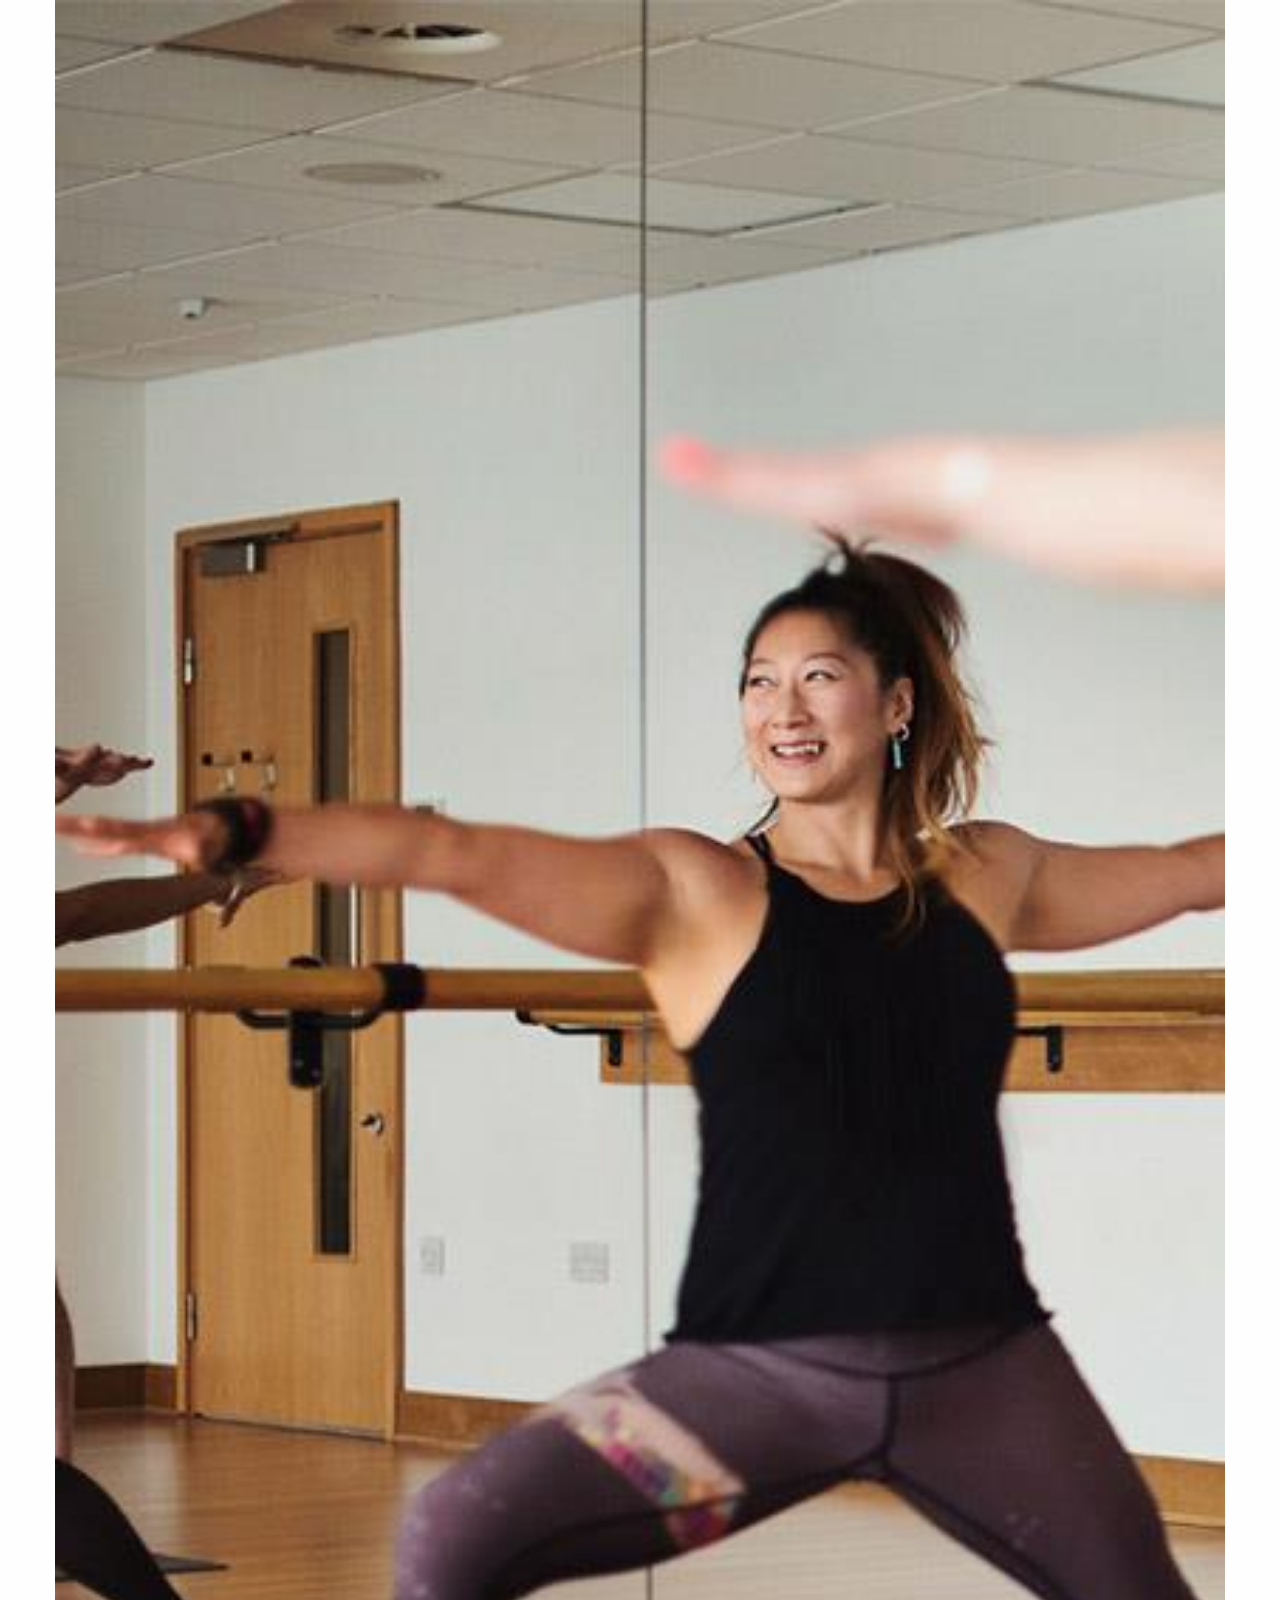
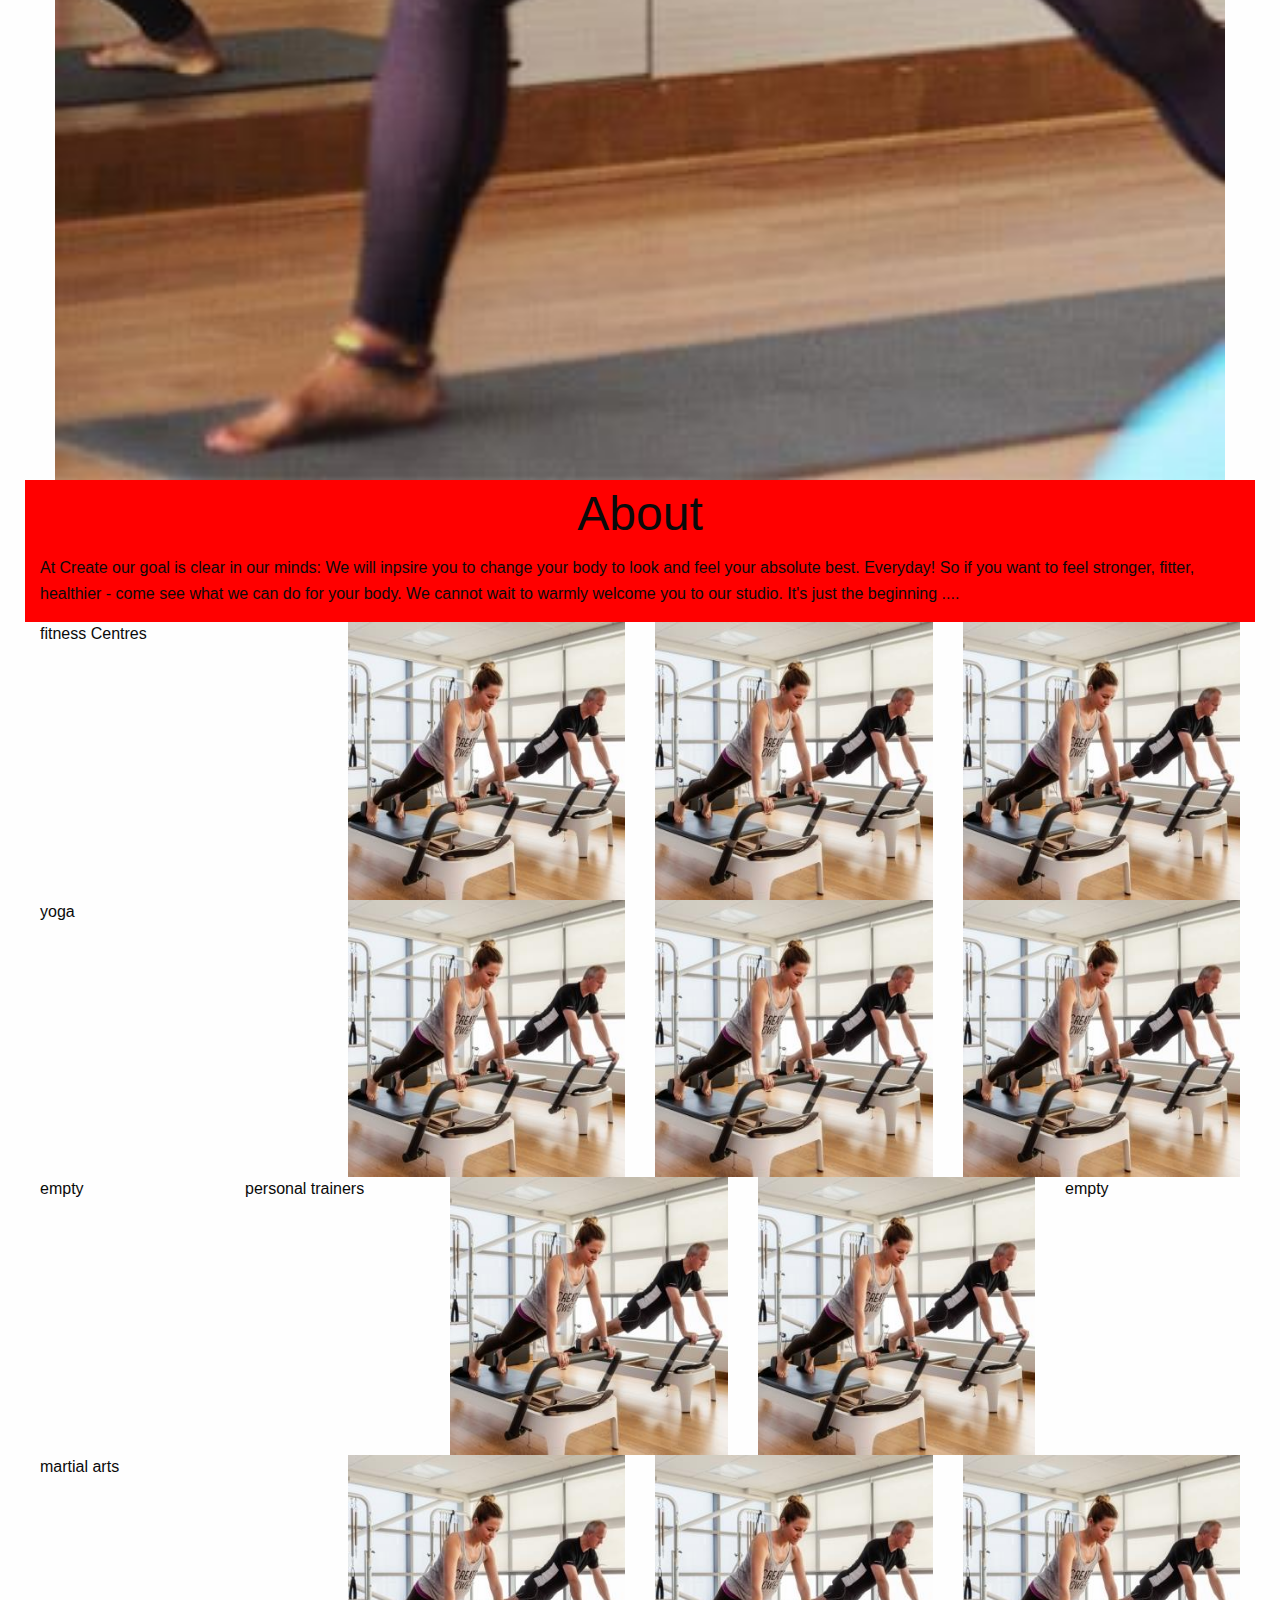
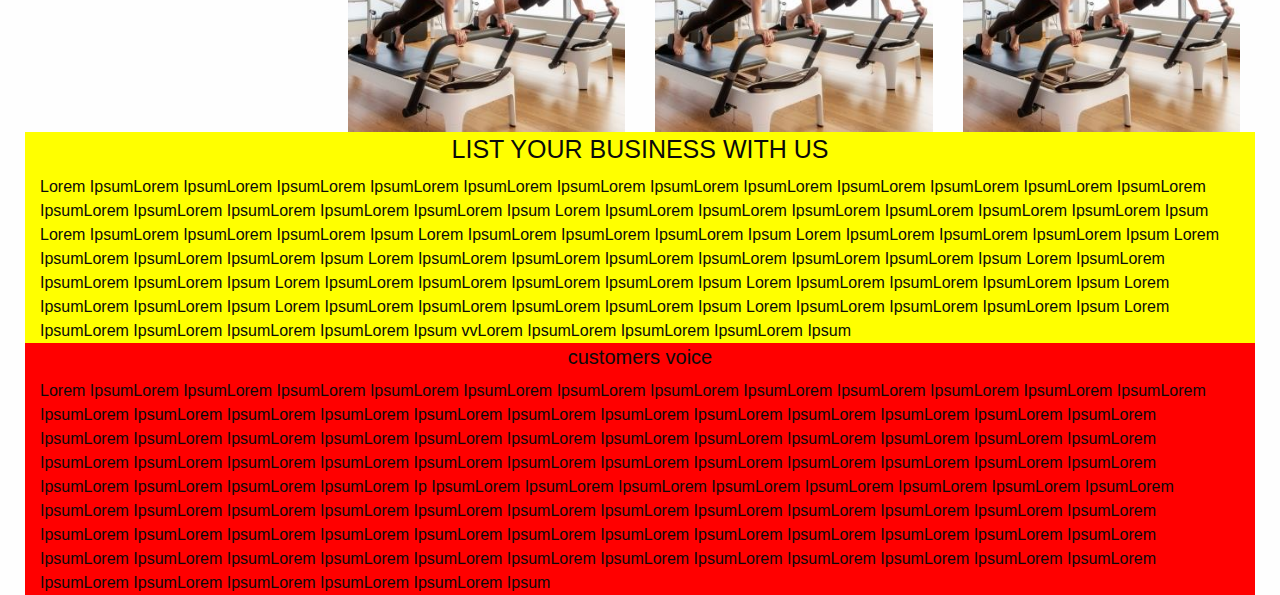
==== index.html @ f80efb49 "adding of the section containing the customers feedback" ====
<!doctype html>
<html class="no-js" lang="en" dir="ltr">
  <head>
    <meta charset="utf-8">
    <meta http-equiv="x-ua-compatible" content="ie=edge">
    <meta name="viewport" content="width=device-width, initial-scale=1.0">
    <title>Foundation</title>
    <link rel="stylesheet" href="css/foundation.css">
    <link rel="stylesheet" href="css/app.css">
  </head>
  <body>
    <div class="row">
<div class="large-12 columns">
  <img src="img/slide-1.jpg">
    </div>


    <!--the abt section -->
<div class="row">
<div class="large-12 columns" id="ABOUT">
<h1>About</h1>
<p>At Create our goal is clear in our minds:

We will inpsire you to change your body to look and feel your absolute best.  Everyday!

So if you want to feel stronger, fitter, healthier - come see what we can do for your body.

We cannot wait to warmly welcome you to our studio. It's just the beginning ....</p>


</div>
</div>
<!--the services section -->
<div class="row">
<div class="large-3 small-3 columns">fitness Centres </div>
<div class="large-3 small-3 columns"><img src="img/grid-1.jpg"></div>
<div class="large-3 small-3 columns"><img src="img/grid-1.jpg"></div>
<div class="large-3 small-3 columns"><img src="img/grid-1.jpg"></div>

</div>
<div class="row">
<div class="large-3 small-3 columns">yoga</div>
<div class="large-3 small-3 columns"><img src="img/grid-1.jpg"></div>
<div class="large-3 small-3 columns"><img src="img/grid-1.jpg"></div>
<div class="large-3 small-3 columns"><img src="img/grid-1.jpg"></div>

</div>

<div class="row">
<div class="large-2 small-2 columns">empty</div>
<div class="large-2 small-2 columns">personal trainers</div>
<div class="large-3 small-3 columns"><img src="img/grid-1.jpg"></div>
<div class="large-3 small-3 columns"><img src="img/grid-1.jpg"></div>
<div class="large-2 small-2 columns">empty</div>

</div>

<div class="row">
  <div class="large-3 small-3 columns">martial arts</div>
  <div class="large-3 small-3 columns"><img src="img/grid-1.jpg"></div>
  <div class="large-3 small-3 columns"><img src="img/grid-1.jpg"></div>
  <div class="large-3 small-3 columns"><img src="img/grid-1.jpg"></div>

</div>

<!--the why us section -->
<div class="row">
<div class="large-12 small-12 columns" id="why">
<h4>LIST YOUR BUSINESS WITH US</h4>
Lorem IpsumLorem IpsumLorem IpsumLorem IpsumLorem IpsumLorem IpsumLorem IpsumLorem IpsumLorem IpsumLorem IpsumLorem IpsumLorem IpsumLorem IpsumLorem IpsumLorem IpsumLorem IpsumLorem IpsumLorem Ipsum
Lorem IpsumLorem IpsumLorem IpsumLorem IpsumLorem IpsumLorem IpsumLorem Ipsum
Lorem IpsumLorem IpsumLorem IpsumLorem Ipsum
Lorem IpsumLorem IpsumLorem IpsumLorem Ipsum
Lorem IpsumLorem IpsumLorem IpsumLorem Ipsum
Lorem IpsumLorem IpsumLorem IpsumLorem Ipsum
Lorem IpsumLorem IpsumLorem IpsumLorem IpsumLorem IpsumLorem IpsumLorem Ipsum
Lorem IpsumLorem IpsumLorem IpsumLorem Ipsum
Lorem IpsumLorem IpsumLorem IpsumLorem IpsumLorem Ipsum
Lorem IpsumLorem IpsumLorem IpsumLorem Ipsum
Lorem IpsumLorem IpsumLorem Ipsum
Lorem IpsumLorem IpsumLorem IpsumLorem IpsumLorem Ipsum
Lorem IpsumLorem IpsumLorem IpsumLorem Ipsum
Lorem IpsumLorem IpsumLorem IpsumLorem IpsumLorem Ipsum
vvLorem IpsumLorem IpsumLorem IpsumLorem Ipsum
</div>
</div>

<!-- adding of the slideshow about the customers experience -->

<div class="row">
<div class="large-12 small-12 columns" id="voices">
<h5>customers voice</h5>
Lorem IpsumLorem IpsumLorem IpsumLorem IpsumLorem IpsumLorem IpsumLorem IpsumLorem IpsumLorem IpsumLorem IpsumLorem IpsumLorem IpsumLorem IpsumLorem IpsumLorem IpsumLorem IpsumLorem IpsumLorem IpsumLorem IpsumLorem IpsumLorem IpsumLorem IpsumLorem IpsumLorem IpsumLorem IpsumLorem IpsumLorem IpsumLorem IpsumLorem IpsumLorem IpsumLorem IpsumLorem IpsumLorem IpsumLorem IpsumLorem IpsumLorem IpsumLorem IpsumLorem IpsumLorem IpsumLorem IpsumLorem IpsumLorem IpsumLorem IpsumLorem IpsumLorem IpsumLorem IpsumLorem IpsumLorem IpsumLorem IpsumLorem IpsumLorem IpsumLorem IpsumLorem Ip IpsumLorem IpsumLorem IpsumLorem IpsumLorem IpsumLorem IpsumLorem IpsumLorem IpsumLorem IpsumLorem IpsumLorem IpsumLorem IpsumLorem IpsumLorem IpsumLorem IpsumLorem IpsumLorem IpsumLorem IpsumLorem IpsumLorem IpsumLorem IpsumLorem IpsumLorem IpsumLorem IpsumLorem IpsumLorem IpsumLorem IpsumLorem IpsumLorem IpsumLorem IpsumLorem IpsumLorem IpsumLorem IpsumLorem IpsumLorem IpsumLorem IpsumLorem IpsumLorem IpsumLorem IpsumLorem IpsumLorem IpsumLorem IpsumLorem IpsumLorem IpsumLorem IpsumLorem IpsumLorem IpsumLorem IpsumLorem IpsumLorem Ipsum



</div>
</div>








    <script src="js/vendor/jquery.js"></script>
    <script src="js/vendor/what-input.js"></script>
    <script src="js/vendor/foundation.js"></script>
    <script src="js/app.js"></script>
  </body>
</html>
---- css/app.css ----
img{
  width: 100%;
  height: auto;
}

h1{
  text-align: center;
}

#ABOUT{
  background-color: red;
  width: 100%;
  height: 100%;
}
h4{
  text-align: center;
}

#why{
  width: 100%;
  height: 100%;
  background-color: yellow;
}

#voices{
  background:red;
  width: auto;
  height: auto;
}
h5{
  text-align: center;
}
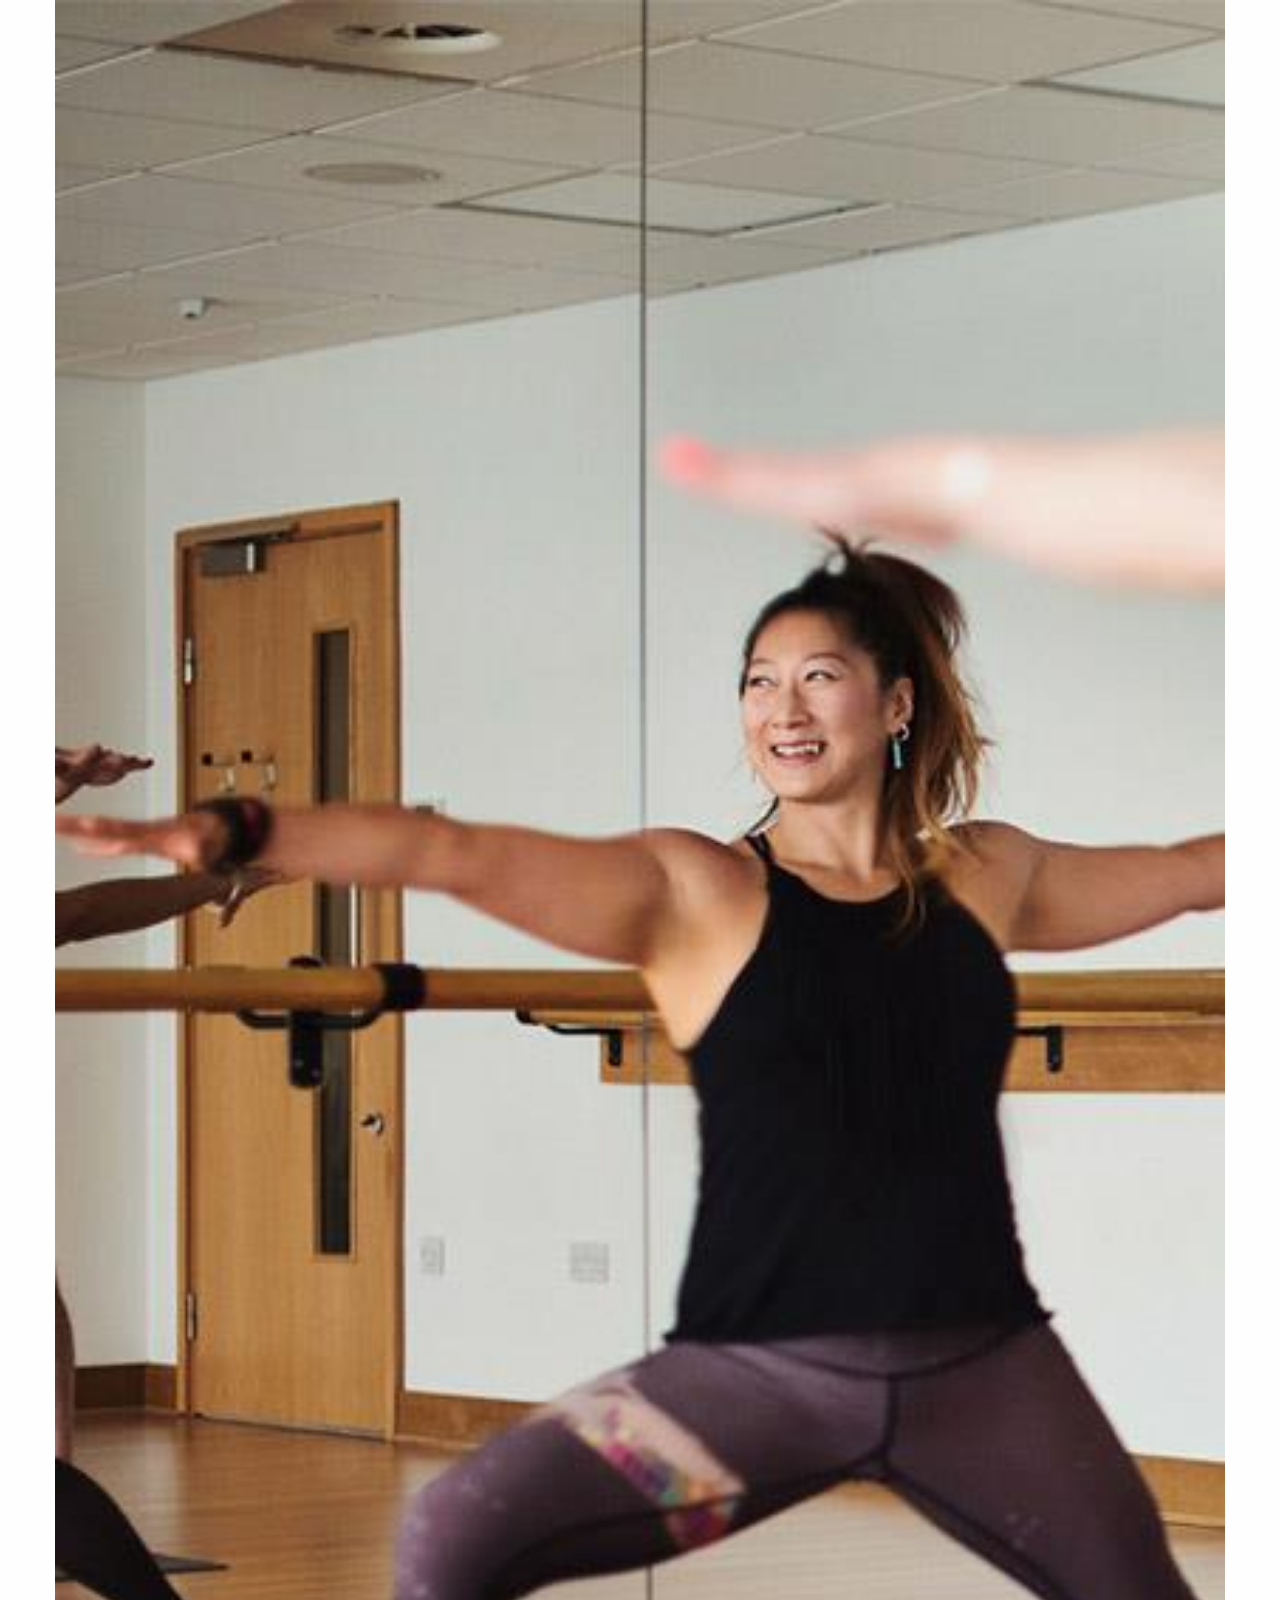
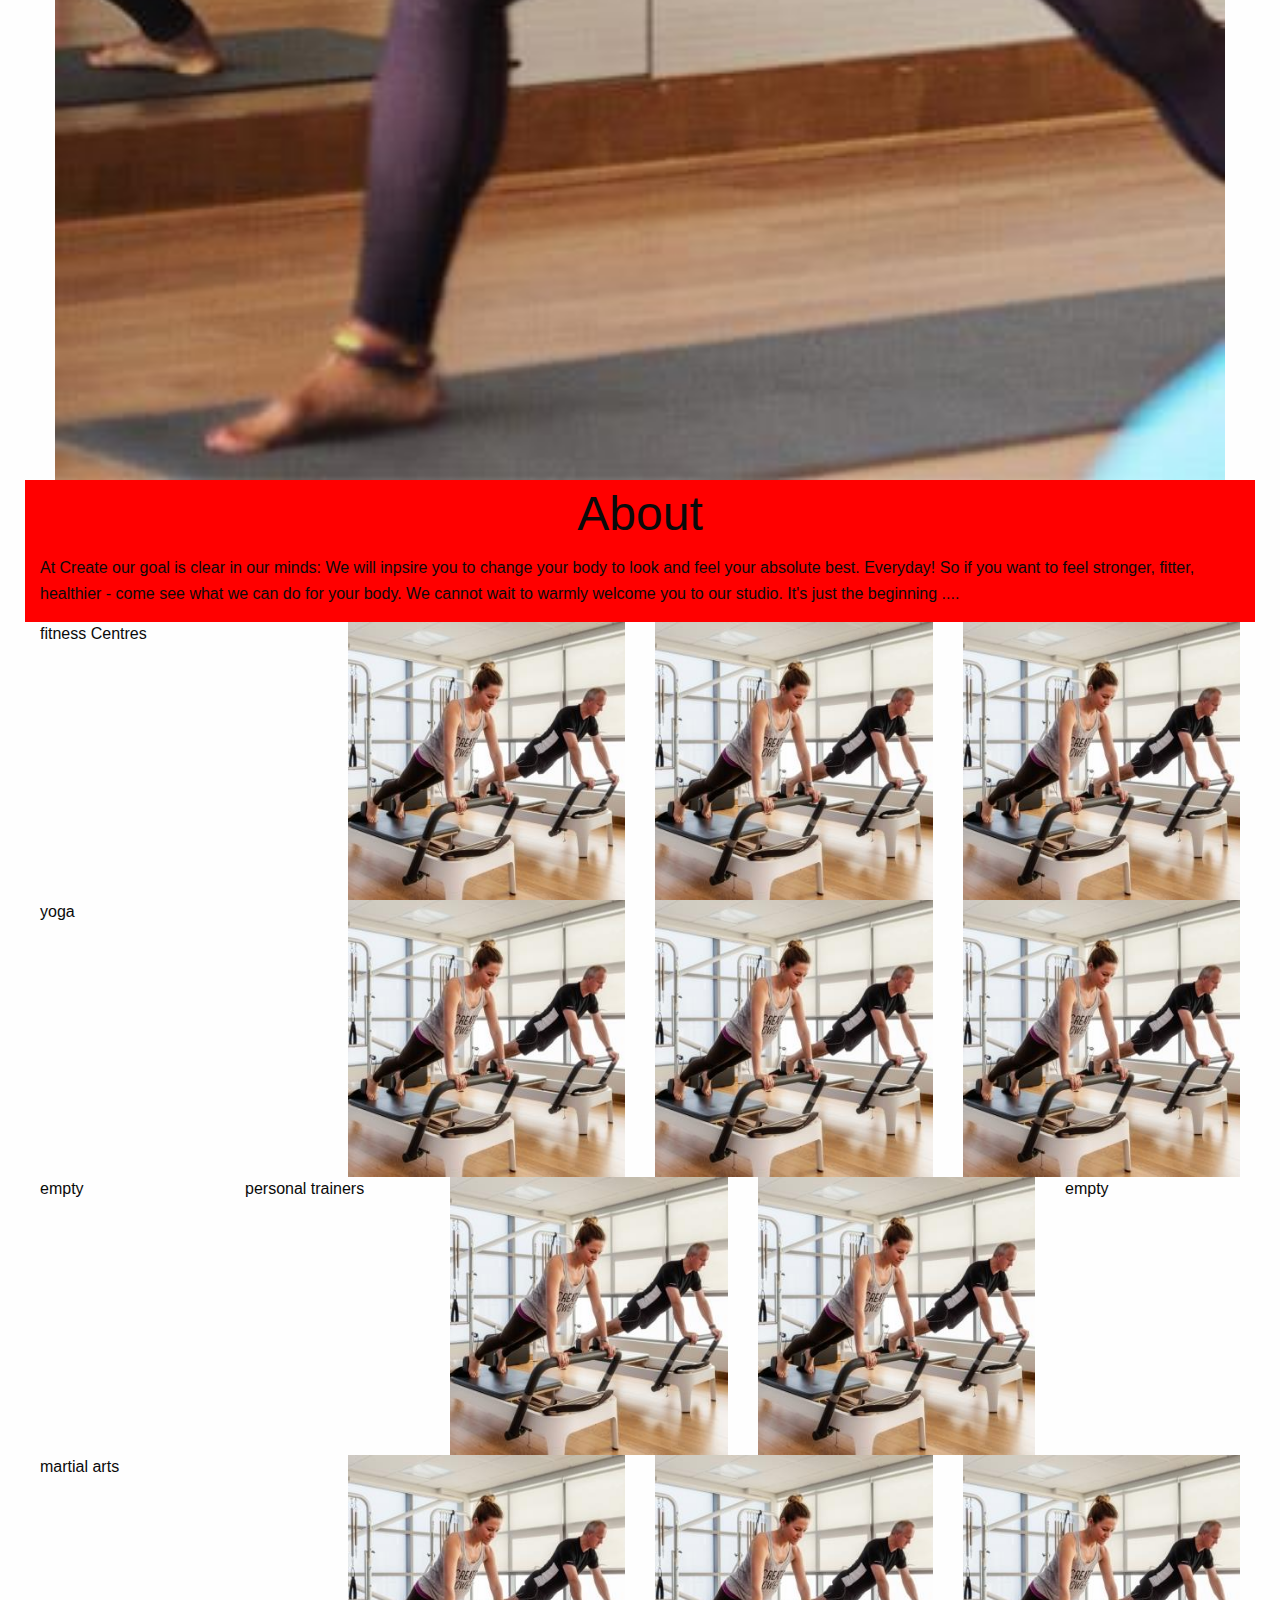
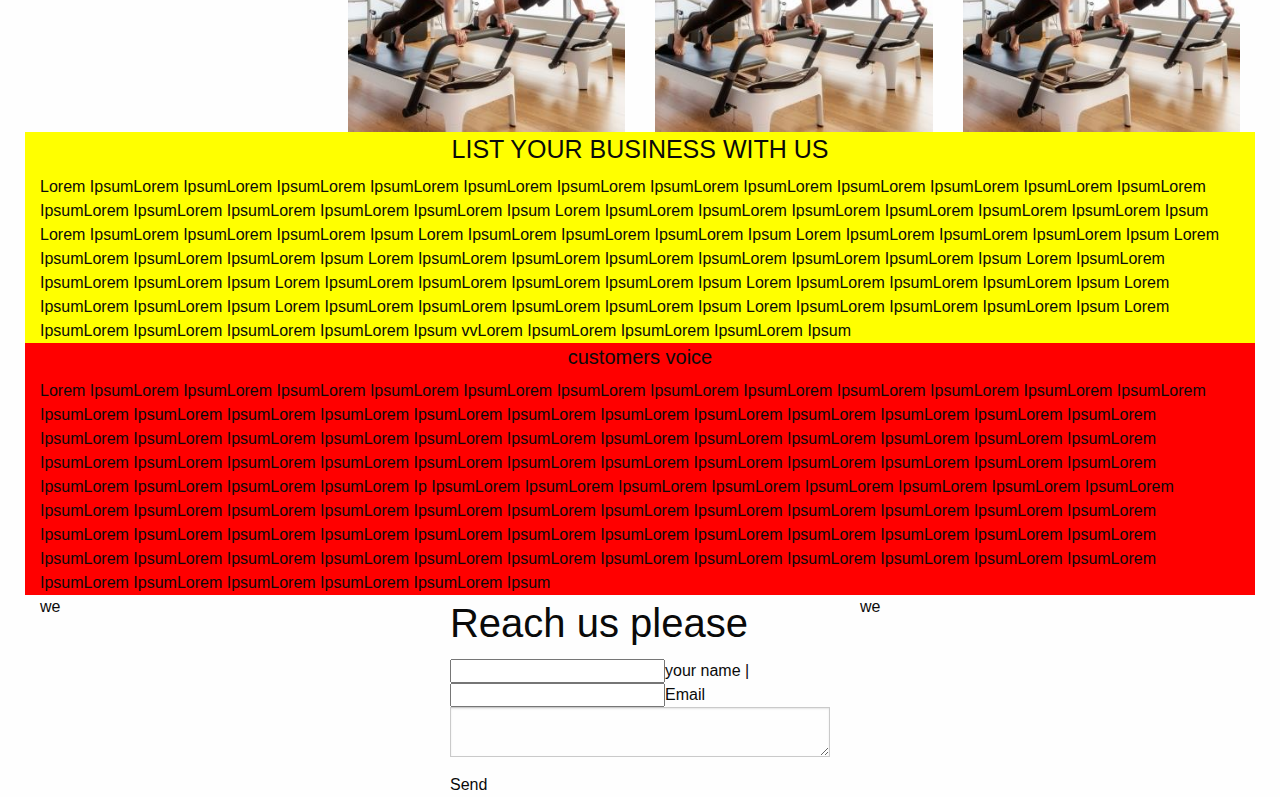
==== commit 45b8e665: "Adding of the contact form" ====
--- a/index.html
+++ b/index.html
@@ -92,10 +92,35 @@
 <h5>customers voice</h5>
 Lorem IpsumLorem IpsumLorem IpsumLorem IpsumLorem IpsumLorem IpsumLorem IpsumLorem IpsumLorem IpsumLorem IpsumLorem IpsumLorem IpsumLorem IpsumLorem IpsumLorem IpsumLorem IpsumLorem IpsumLorem IpsumLorem IpsumLorem IpsumLorem IpsumLorem IpsumLorem IpsumLorem IpsumLorem IpsumLorem IpsumLorem IpsumLorem IpsumLorem IpsumLorem IpsumLorem IpsumLorem IpsumLorem IpsumLorem IpsumLorem IpsumLorem IpsumLorem IpsumLorem IpsumLorem IpsumLorem IpsumLorem IpsumLorem IpsumLorem IpsumLorem IpsumLorem IpsumLorem IpsumLorem IpsumLorem IpsumLorem IpsumLorem IpsumLorem IpsumLorem IpsumLorem Ip IpsumLorem IpsumLorem IpsumLorem IpsumLorem IpsumLorem IpsumLorem IpsumLorem IpsumLorem IpsumLorem IpsumLorem IpsumLorem IpsumLorem IpsumLorem IpsumLorem IpsumLorem IpsumLorem IpsumLorem IpsumLorem IpsumLorem IpsumLorem IpsumLorem IpsumLorem IpsumLorem IpsumLorem IpsumLorem IpsumLorem IpsumLorem IpsumLorem IpsumLorem IpsumLorem IpsumLorem IpsumLorem IpsumLorem IpsumLorem IpsumLorem IpsumLorem IpsumLorem IpsumLorem IpsumLorem IpsumLorem IpsumLorem IpsumLorem IpsumLorem IpsumLorem IpsumLorem IpsumLorem IpsumLorem IpsumLorem IpsumLorem Ipsum
 
+</div>
+</div>
+
+<!-- adding of the contact form -->
+<div class="row">
+<div class="small-4 columns centered">we</div>
+
+<div class="small-4 columns centered">
+<!--the contact form -->
+<h2>Reach us please </h2>
+<form>
+<input>your name</input> | <input>Email</input>
+</form>
+<textarea></textarea>
+<button type="button" name="button">Send</button>
+
+</div>
+
+<div class="small-4 columns centered">we</div>
+
+</div>
 
 
-</div>
-</div>
+
+
+
+
+
+
 
 
 
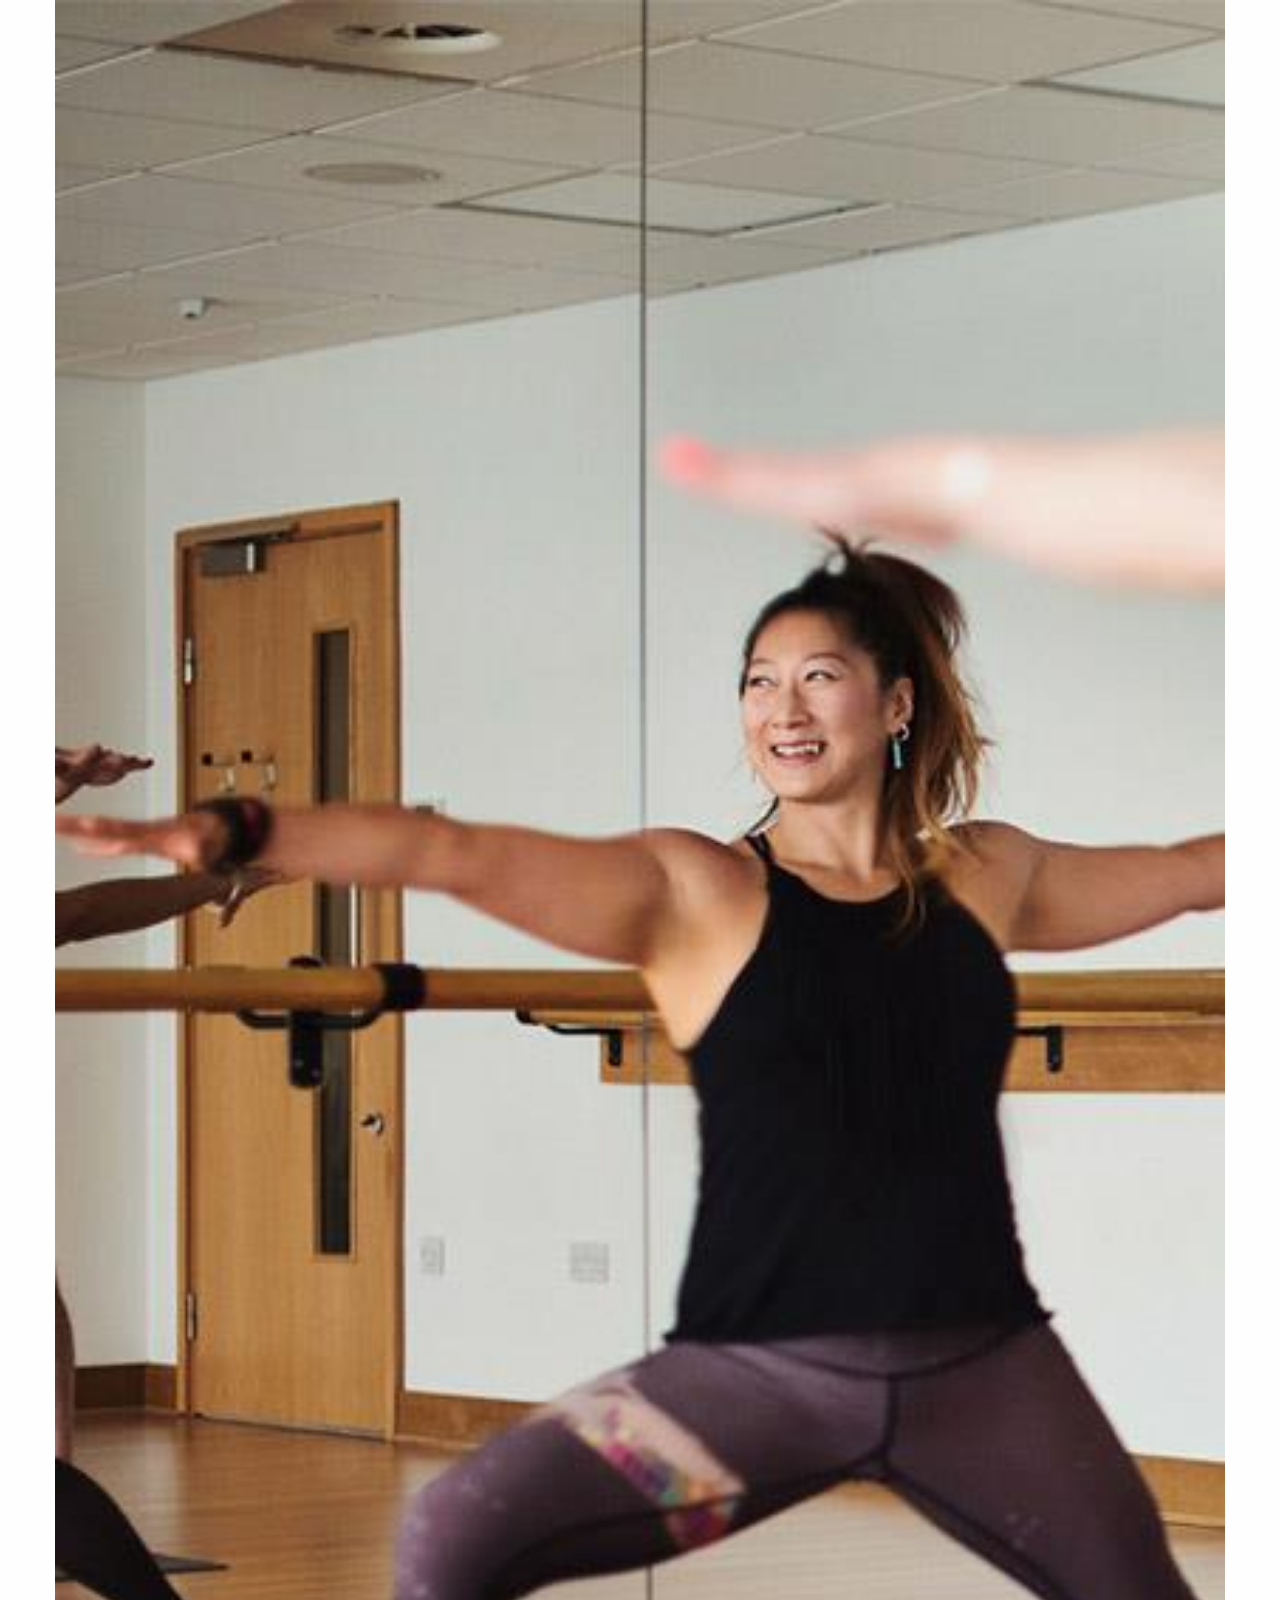
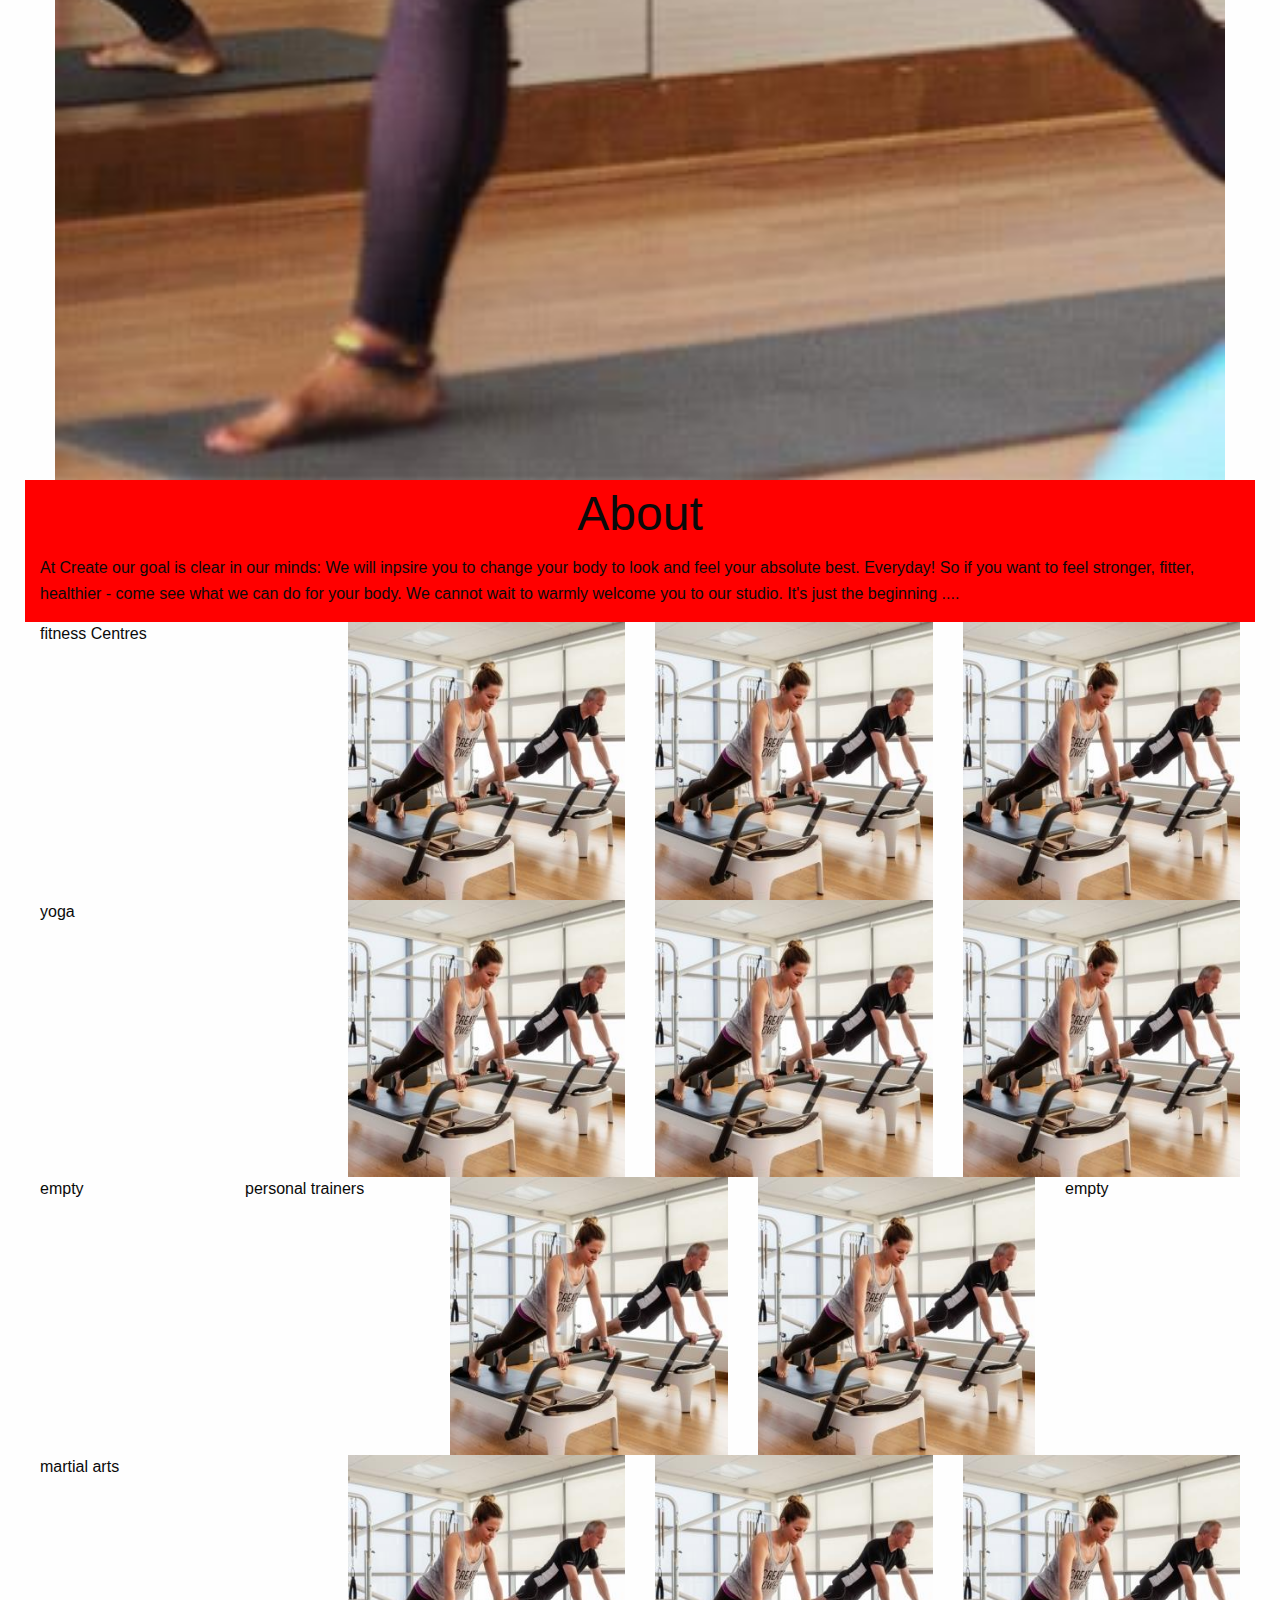
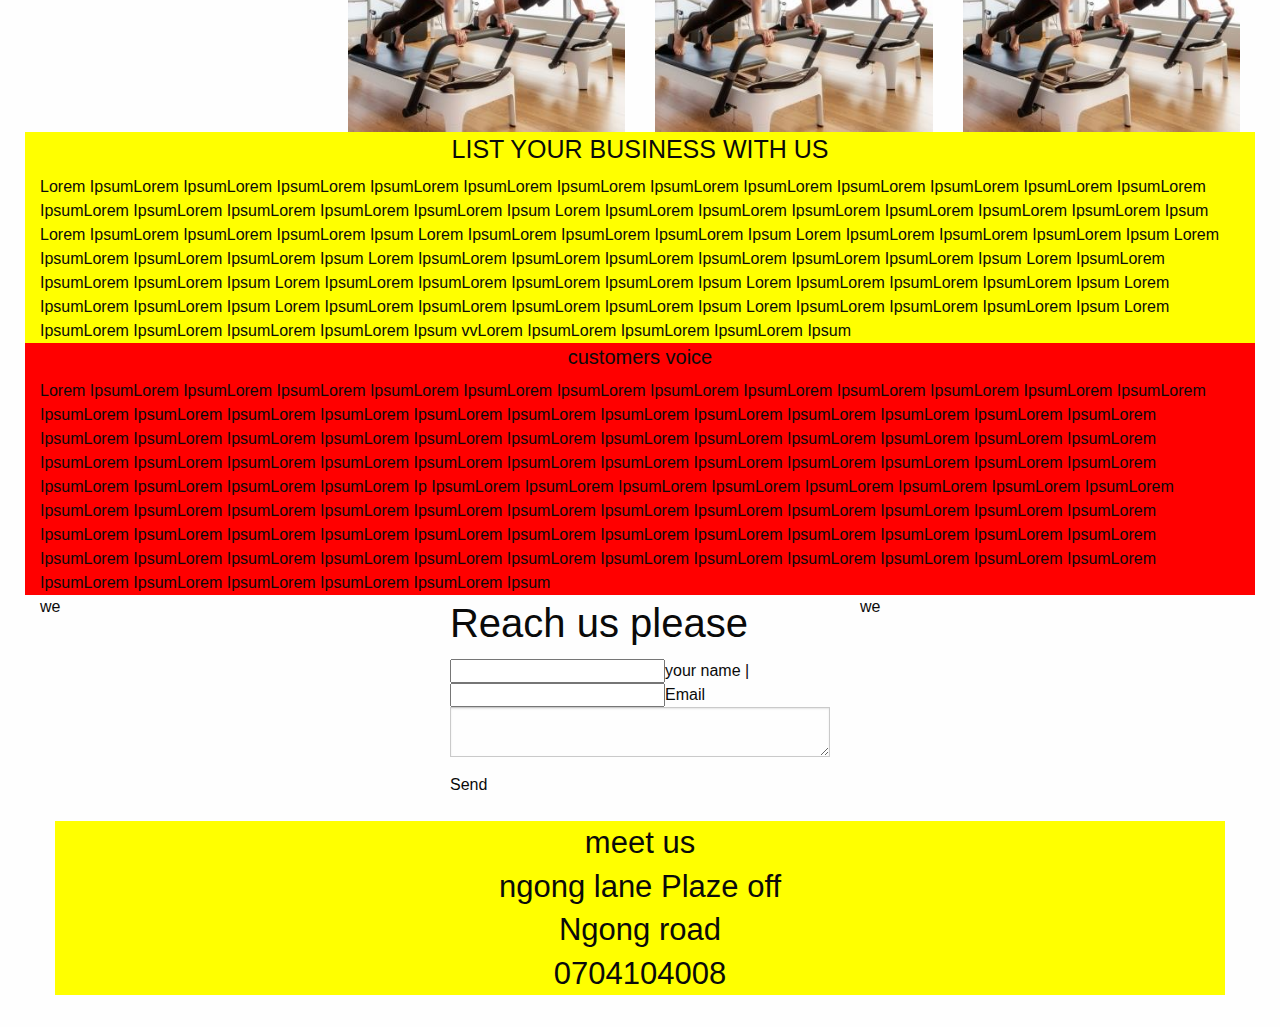
==== commit 76c93e24: "adding of the section containing our location" ====
--- a/index.html
+++ b/index.html
@@ -114,7 +114,16 @@
 
 </div>
 
-
+<!--adding of the section containing our location -->
+<div<div class="row">
+  <div class="small-12 large-12 columns">
+<h3>meet us<br>
+ngong lane Plaze off <br>
+Ngong road<br>
+0704104008
+</h3>
+</div>
+</div>
 
 
 
--- a/css/app.css
+++ b/css/app.css
@@ -30,3 +30,8 @@
 h5{
   text-align: center;
 }
+
+h3{
+  text-align: center;
+  background: yellow;
+}
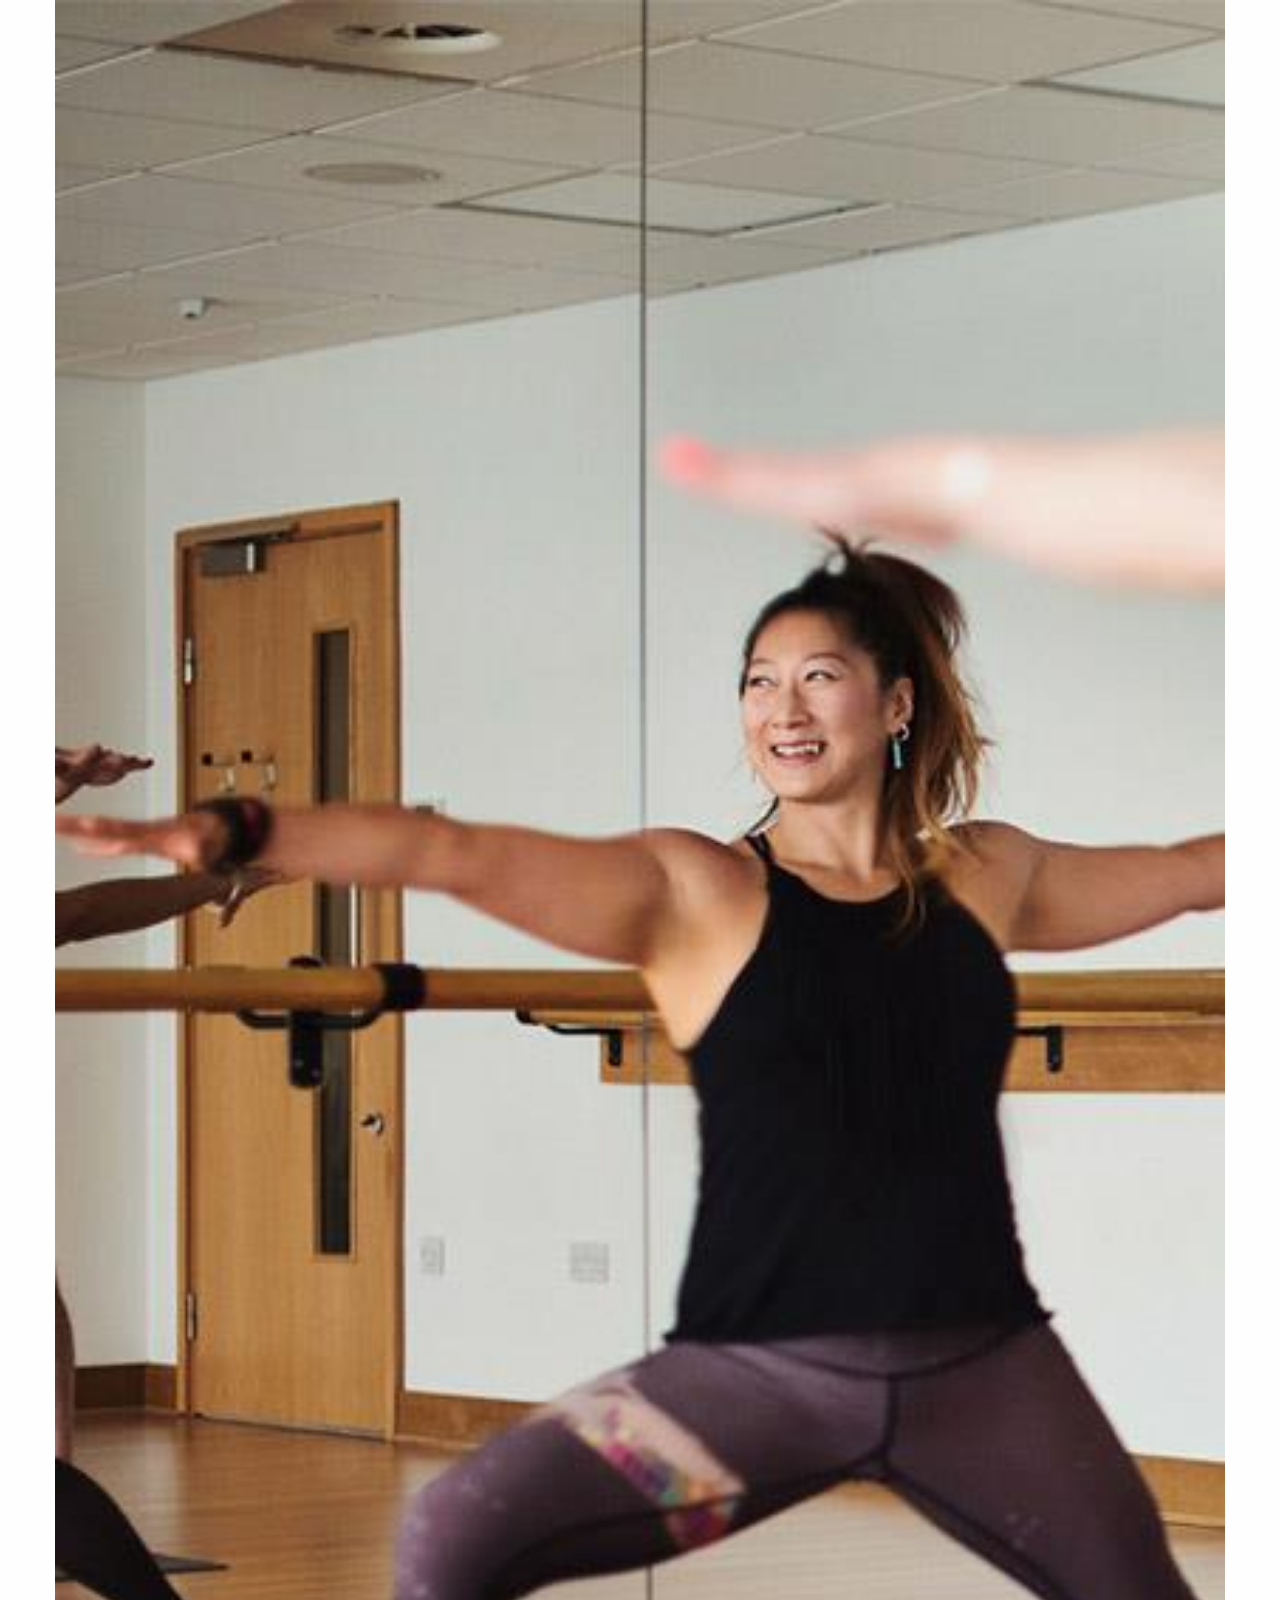
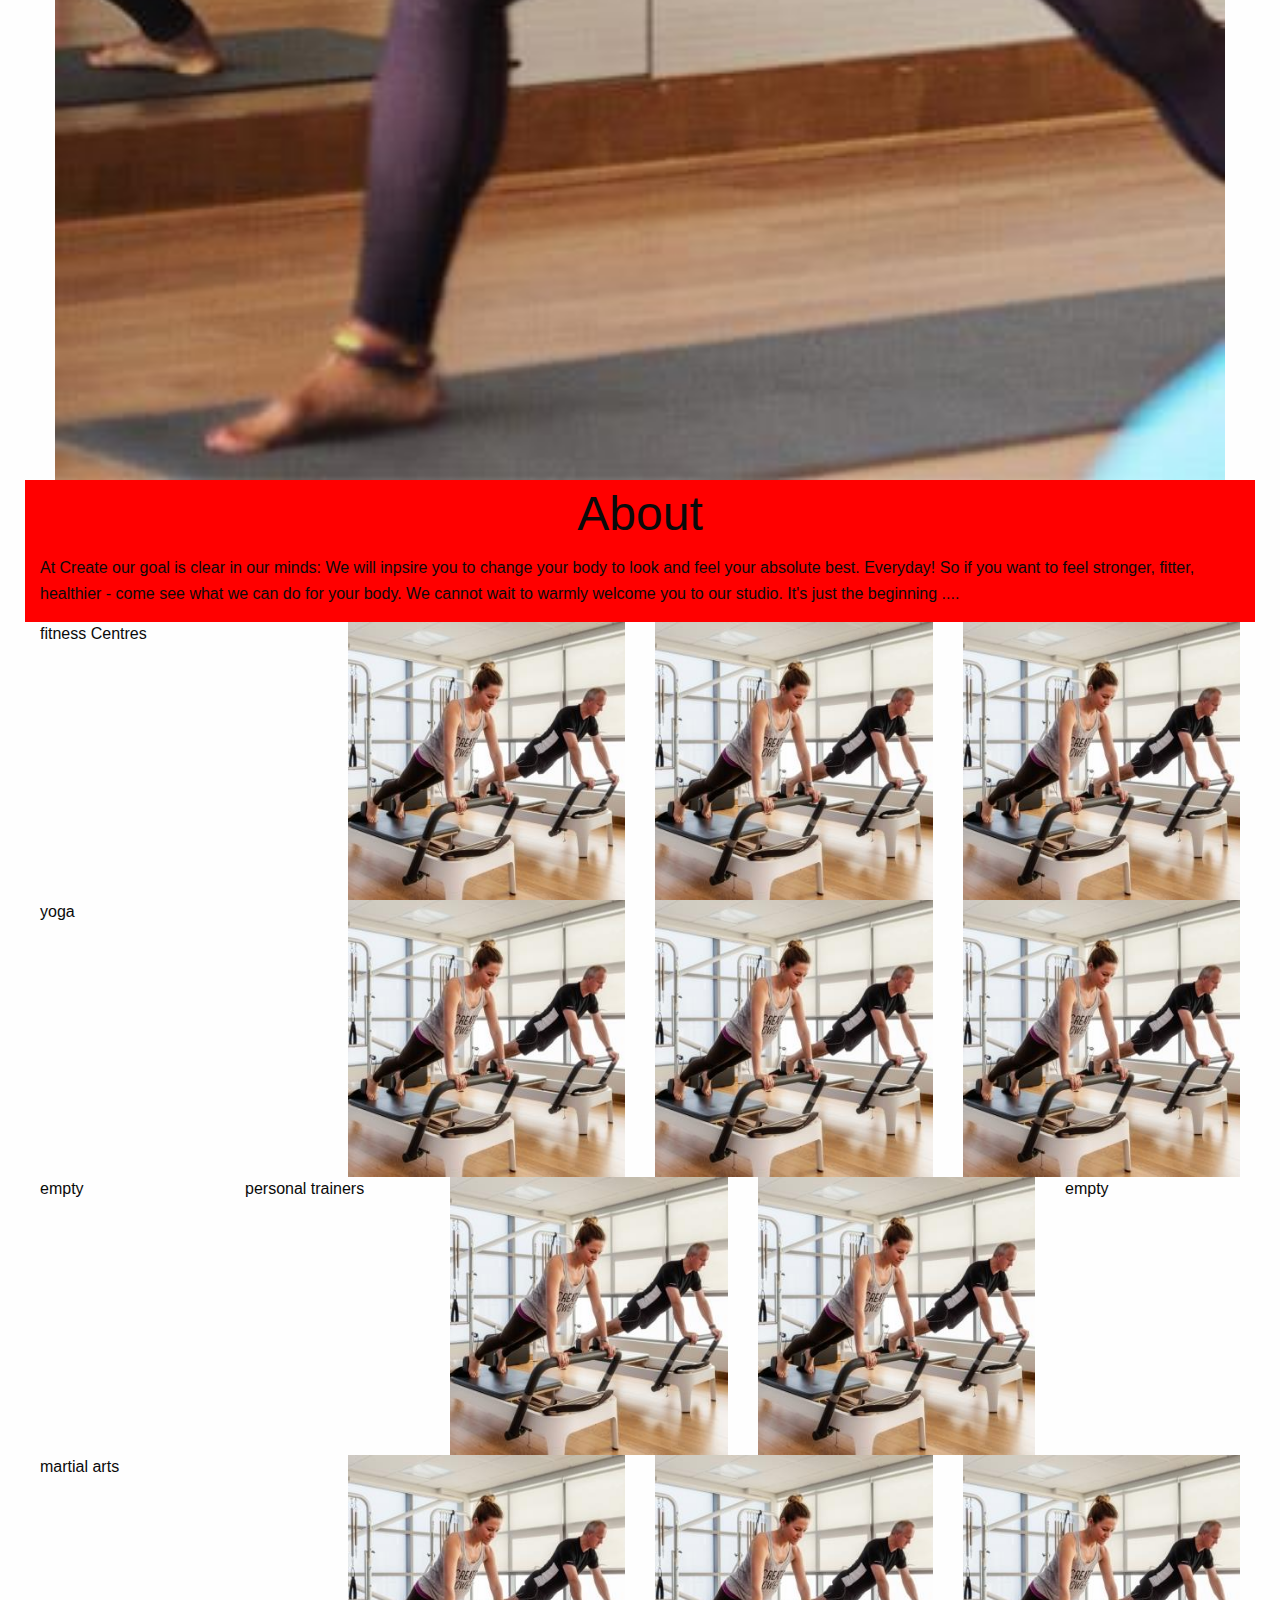
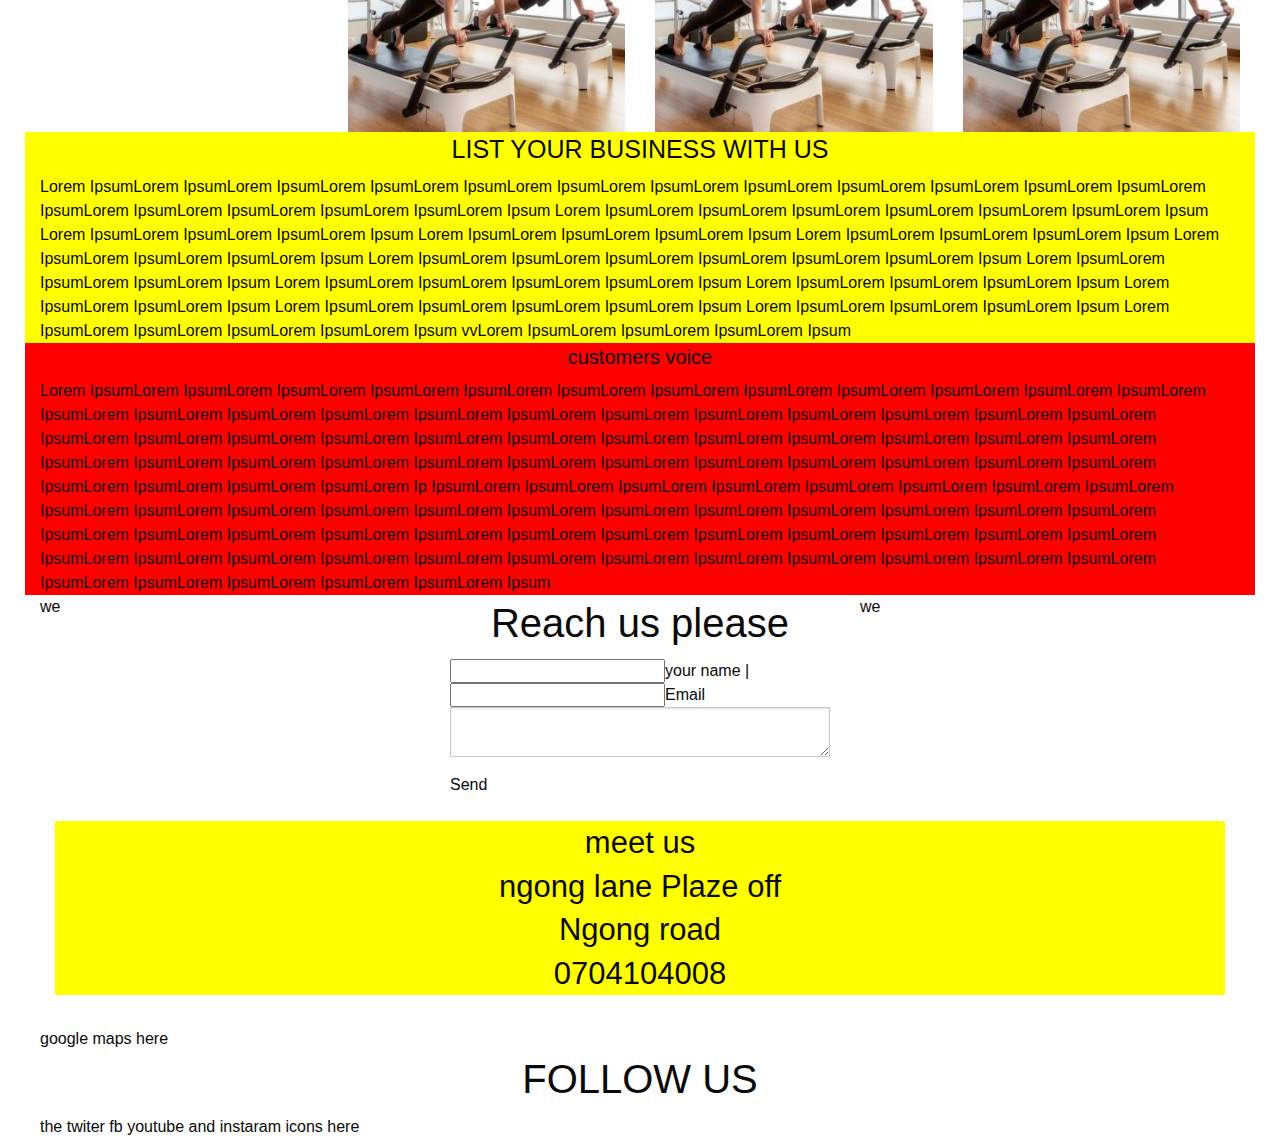
==== commit 024c675a: "adding of the section containing the social links" ====
--- a/index.html
+++ b/index.html
@@ -125,7 +125,17 @@
 </div>
 </div>
 
+<!-- containing of the google map location -->
+<div class="row">
+google maps here
 
+</div>
+
+<!--the section containing the social links -->
+<div class="row">
+<h2>FOLLOW US</h2>
+the twiter fb youtube and instaram icons here 
+</div>
 
 
 
--- a/css/app.css
+++ b/css/app.css
@@ -35,3 +35,7 @@
   text-align: center;
   background: yellow;
 }
+
+h2{
+  text-align: center;
+}
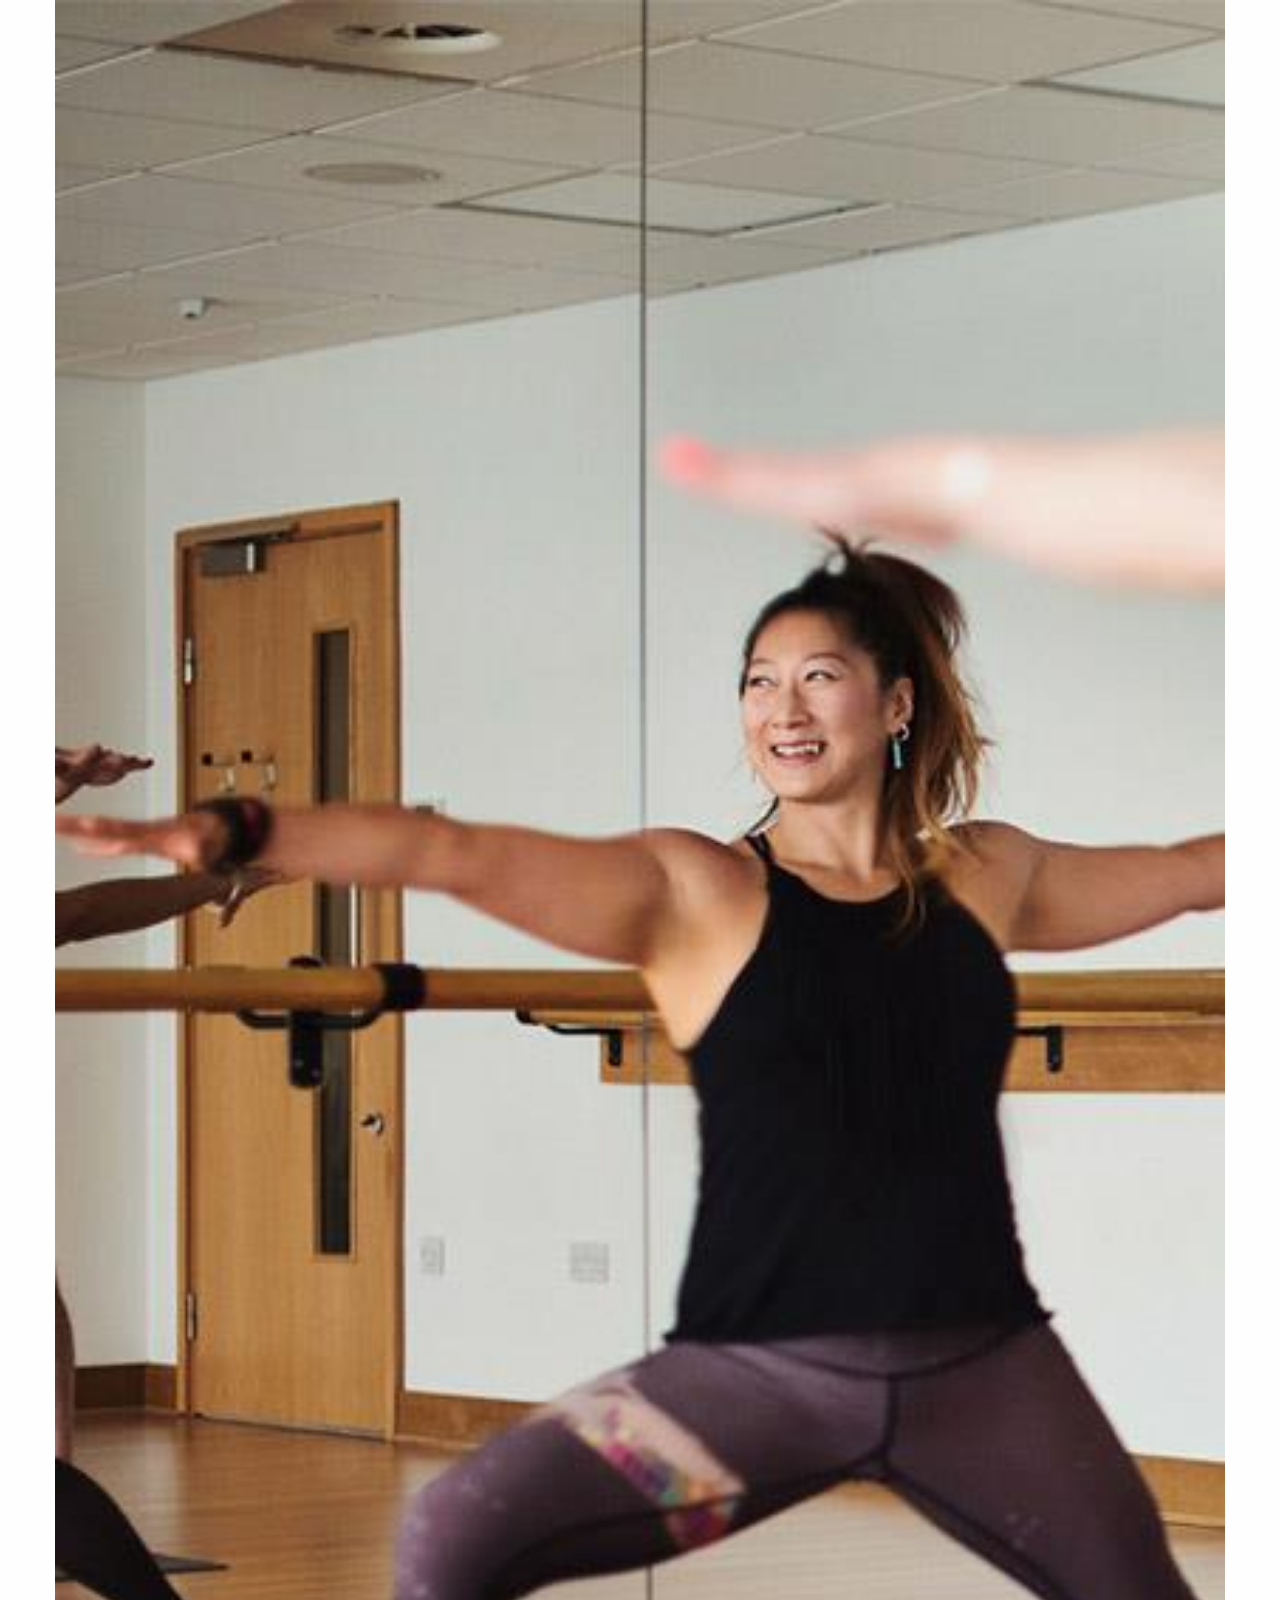
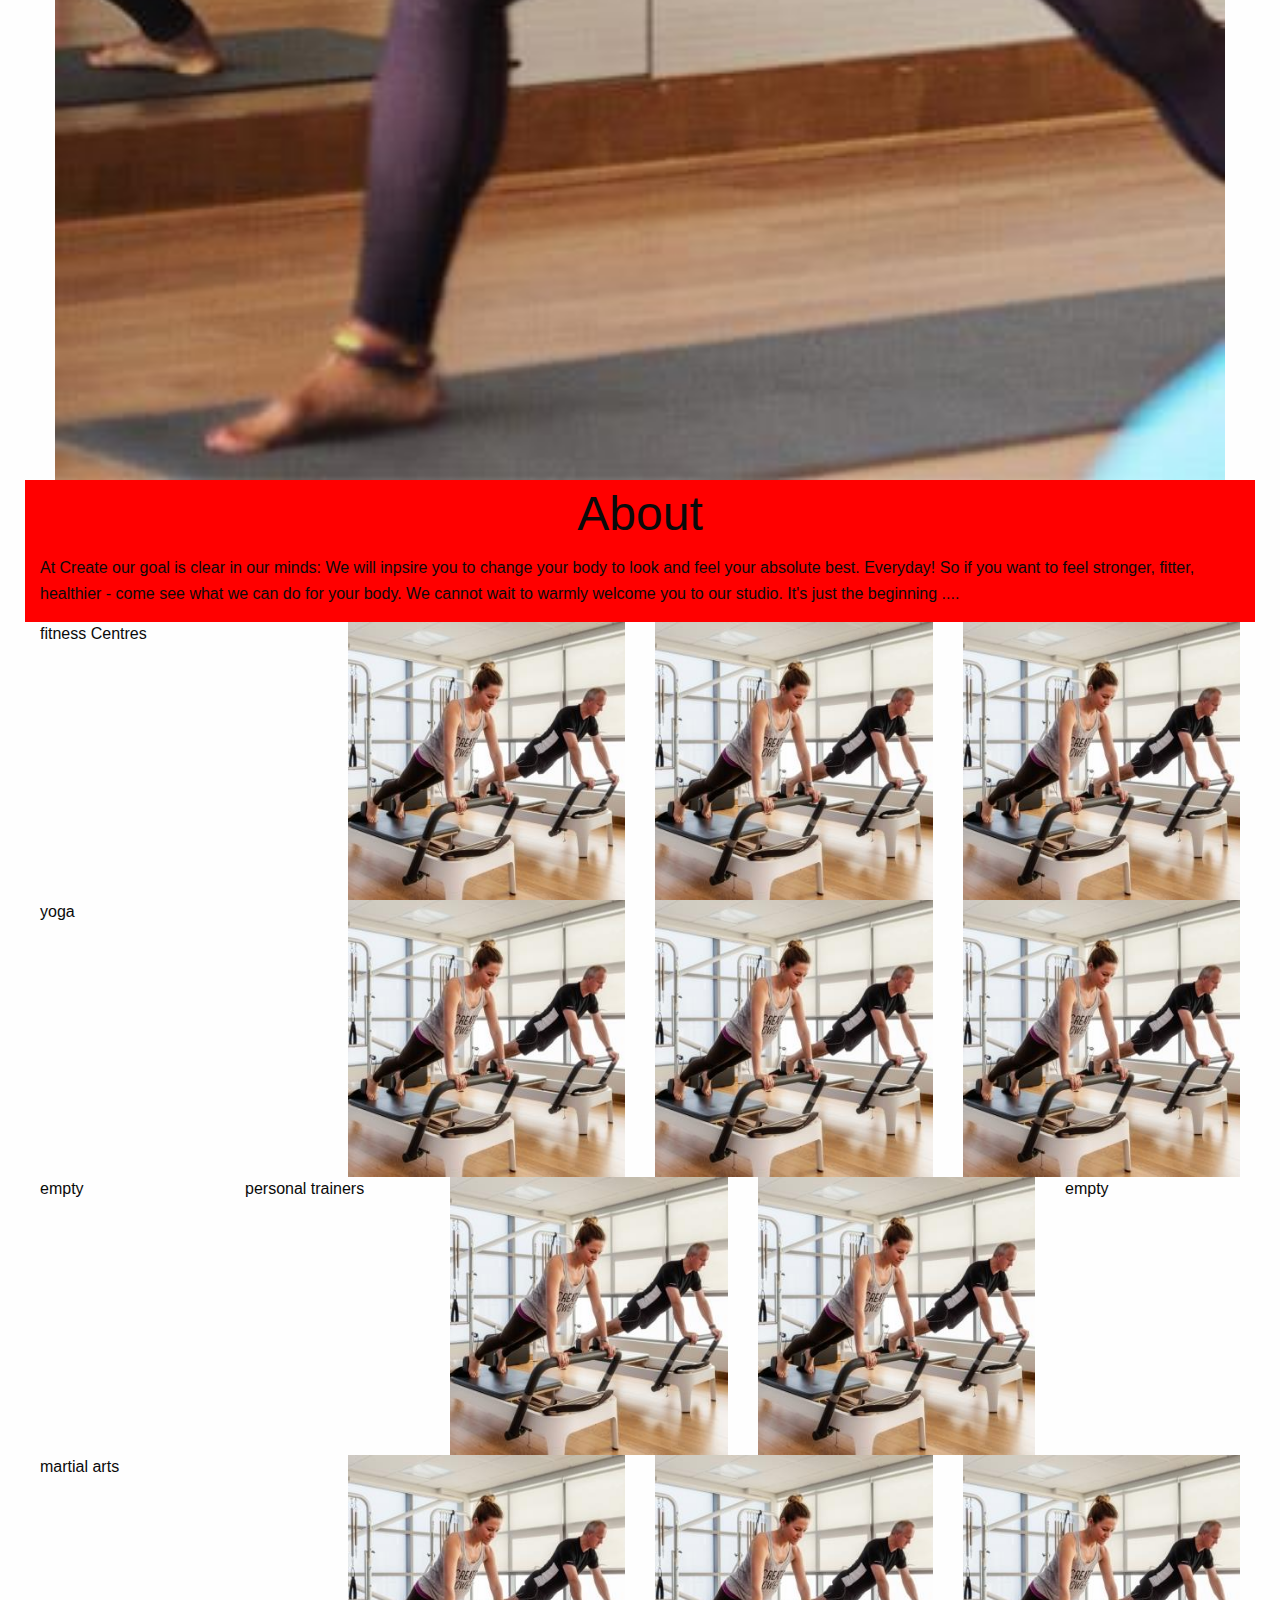
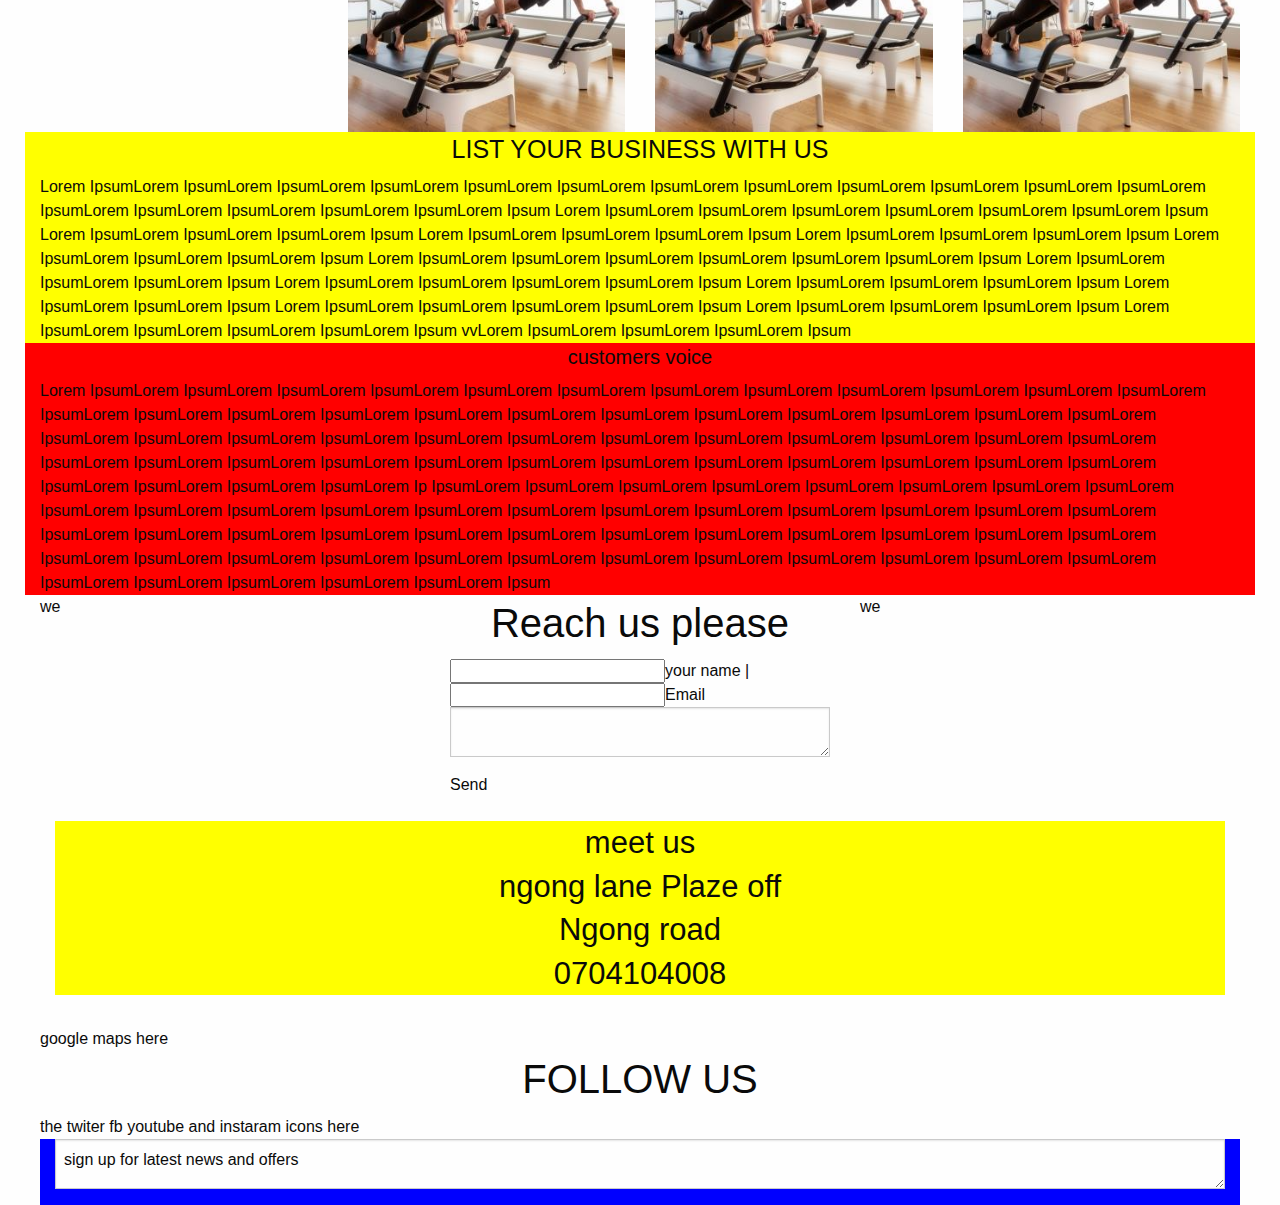
==== commit dc1dbbf4: "adding of the news letter section" ====
--- a/index.html
+++ b/index.html
@@ -134,9 +134,16 @@
 <!--the section containing the social links -->
 <div class="row">
 <h2>FOLLOW US</h2>
-the twiter fb youtube and instaram icons here 
+the twiter fb youtube and instaram icons here
 </div>
+<!-- section containing latest news and offers -->
+<div class="row">
+<div class="large-12 columns" id="chin">
+<textarea>sign up for latest news and offers</textarea>
 
+
+</div>
+</div>
 
 
 
--- a/css/app.css
+++ b/css/app.css
@@ -39,3 +39,8 @@
 h2{
   text-align: center;
 }
+
+
+#chin{
+  background: blue;
+}
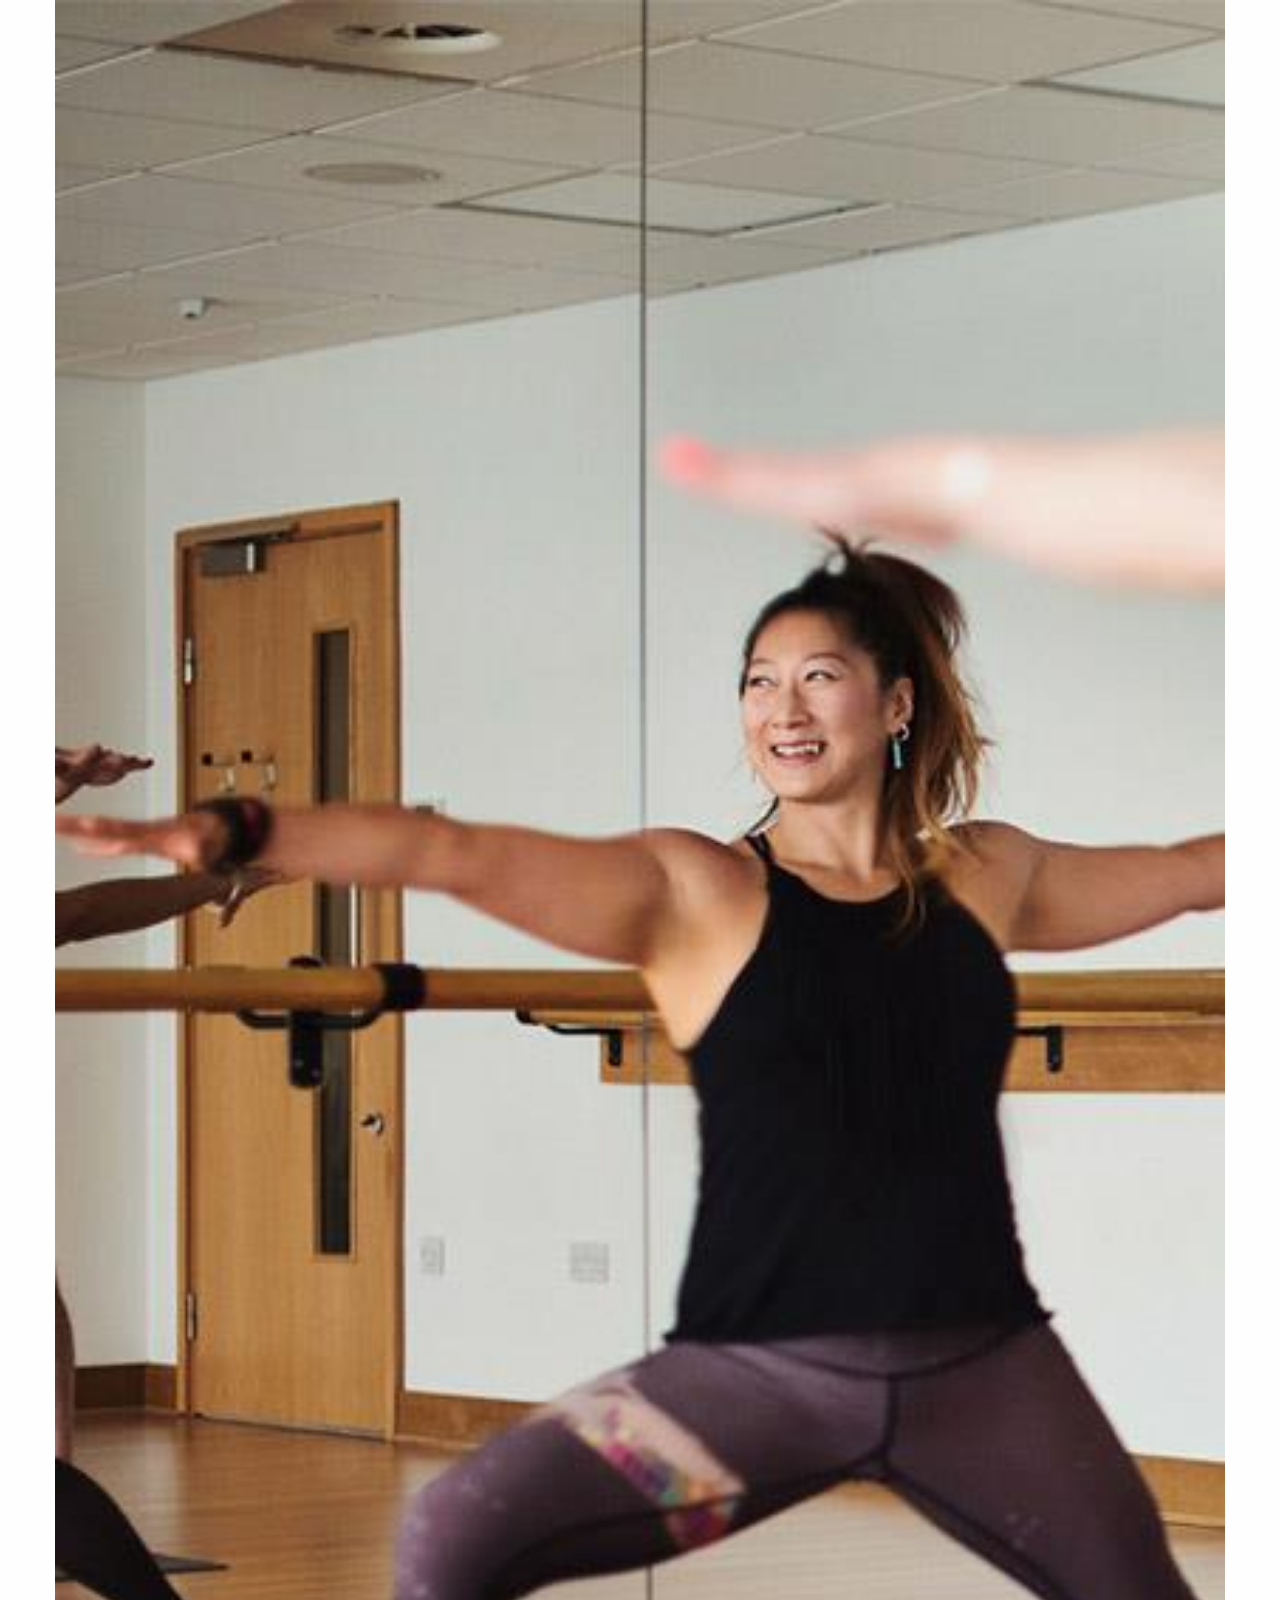
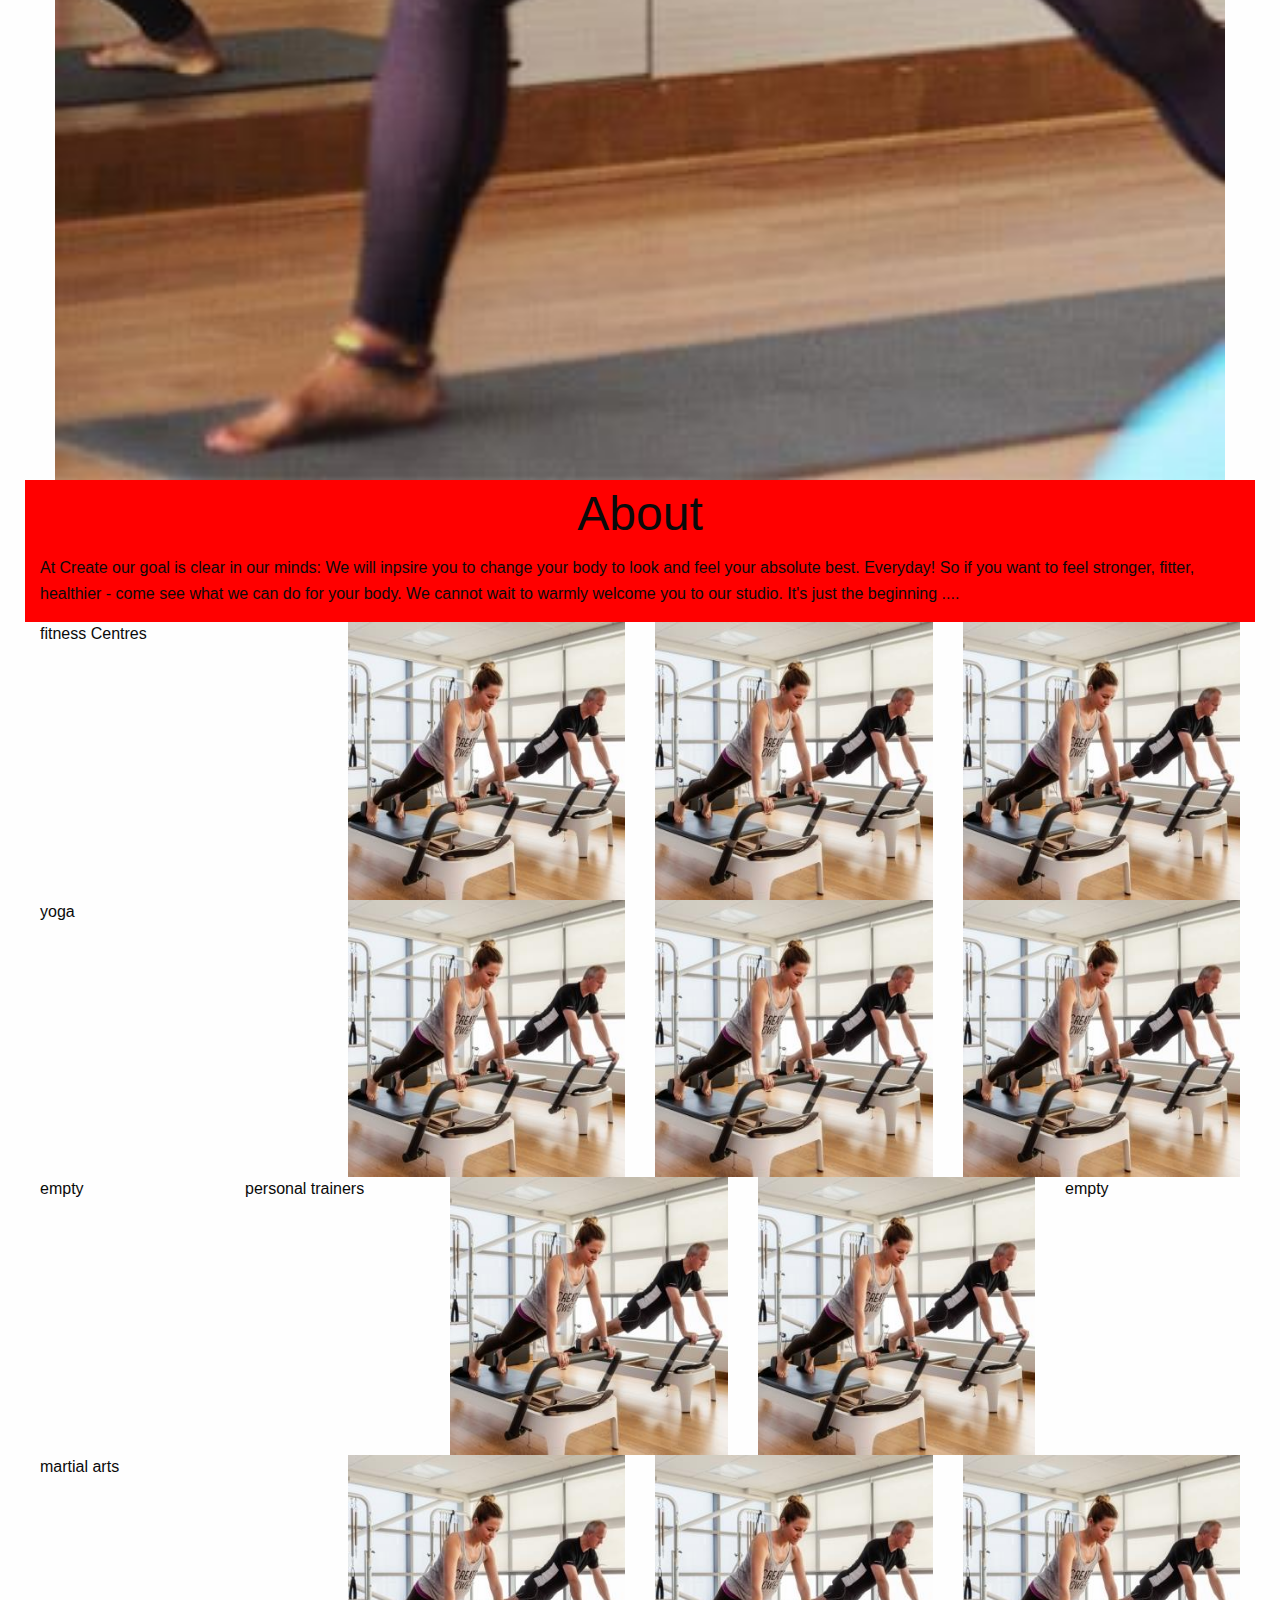
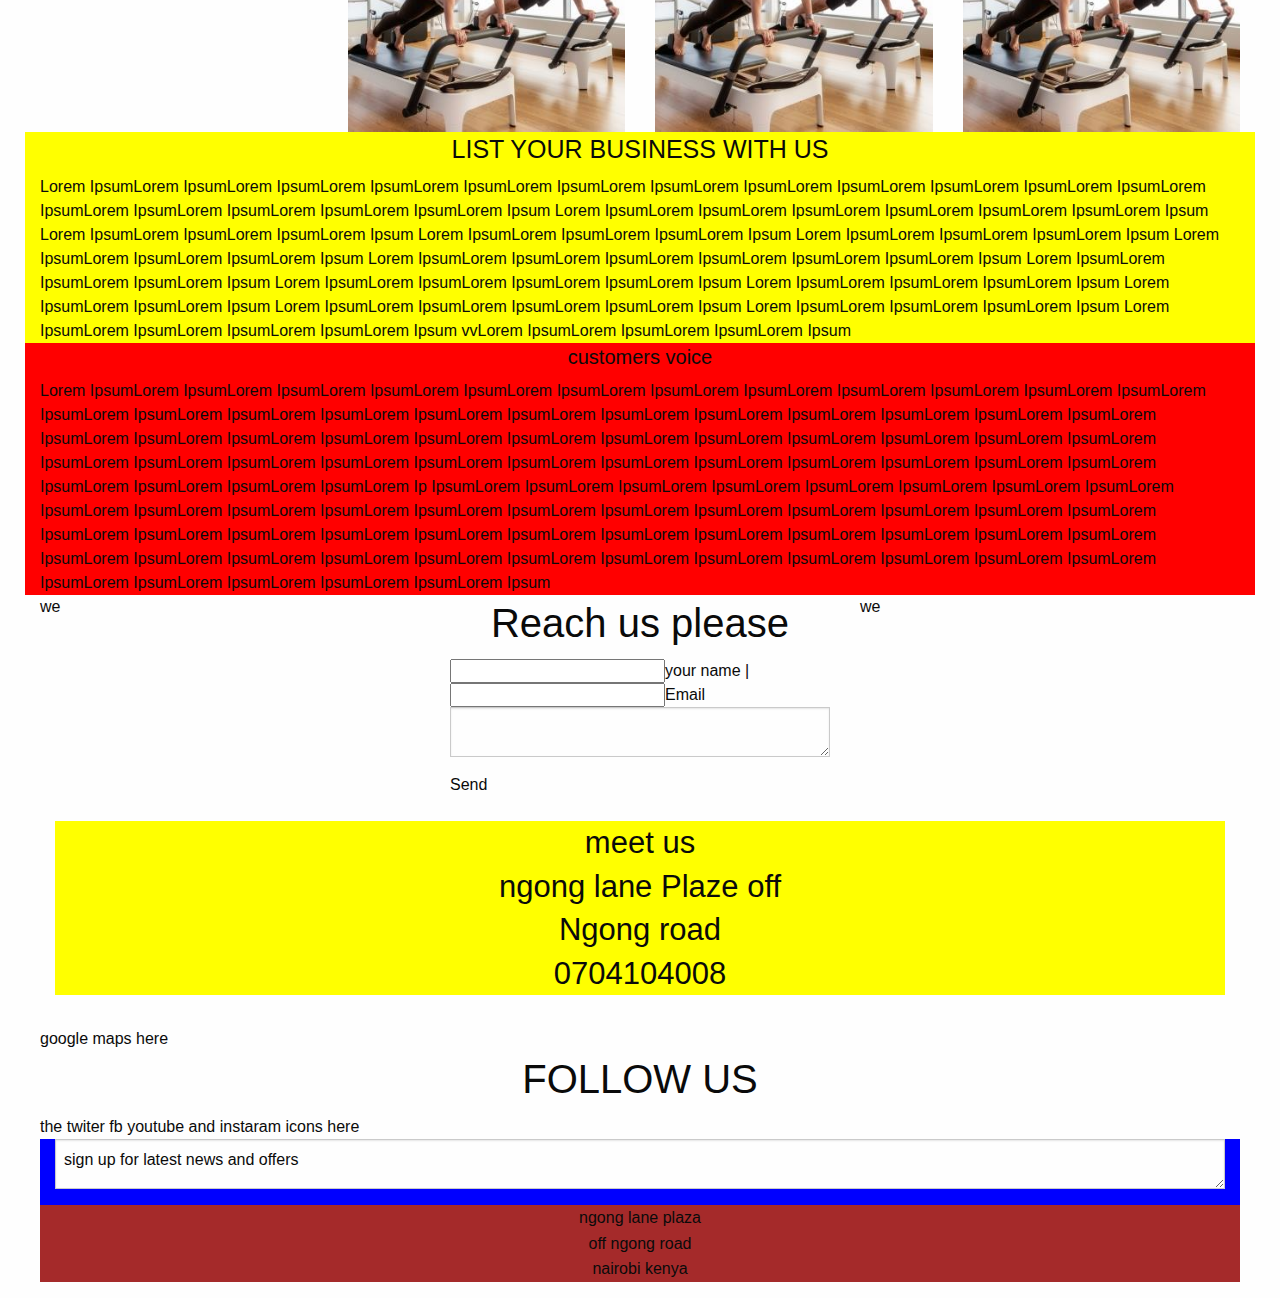
==== commit 77f05141: "adding of the location section" ====
--- a/index.html
+++ b/index.html
@@ -144,7 +144,13 @@
 
 </div>
 </div>
+<!--the location div -->
+<div class="row">
+<p class="pp">
+ngong lane plaza <br>off ngong road <br> nairobi kenya
+</p>
 
+</div>
 
 
 
--- a/css/app.css
+++ b/css/app.css
@@ -44,3 +44,9 @@
 #chin{
   background: blue;
 }
+
+
+.pp{
+  text-align: center;
+  background-color: brown;
+}
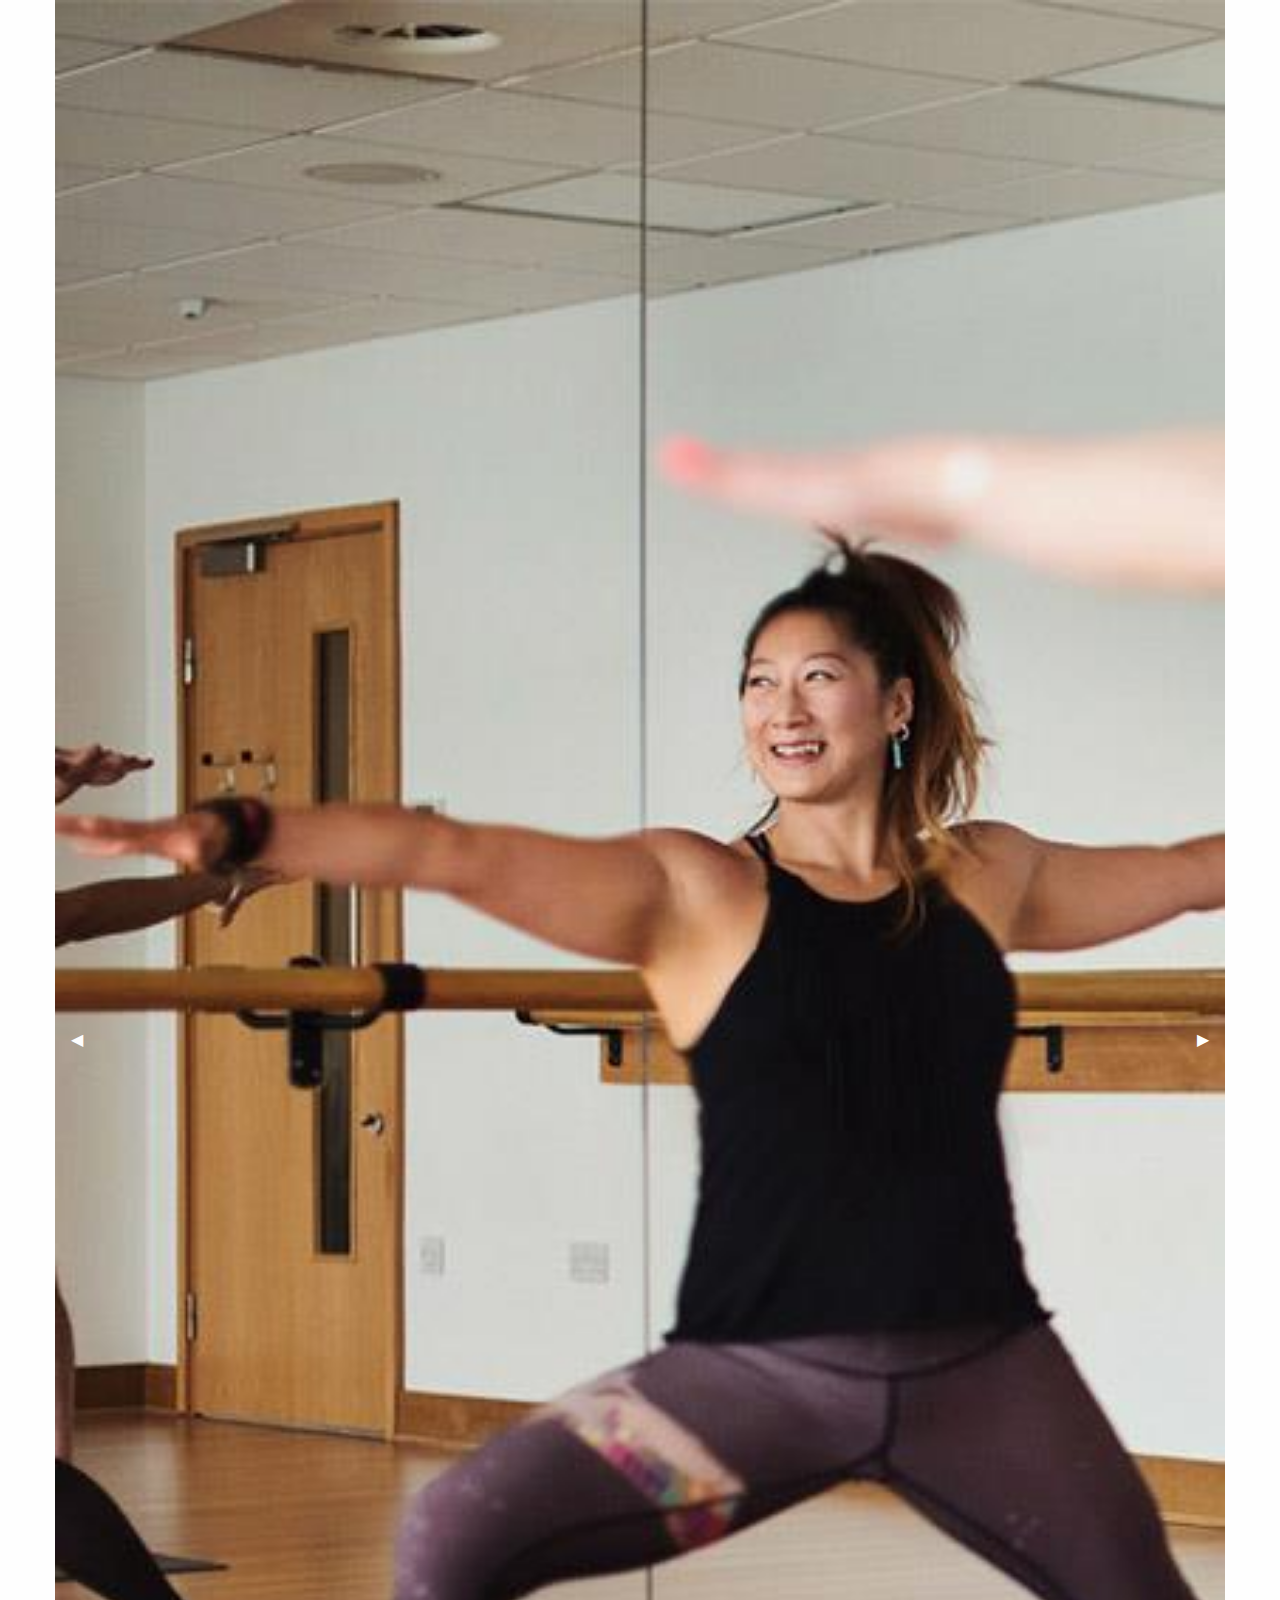
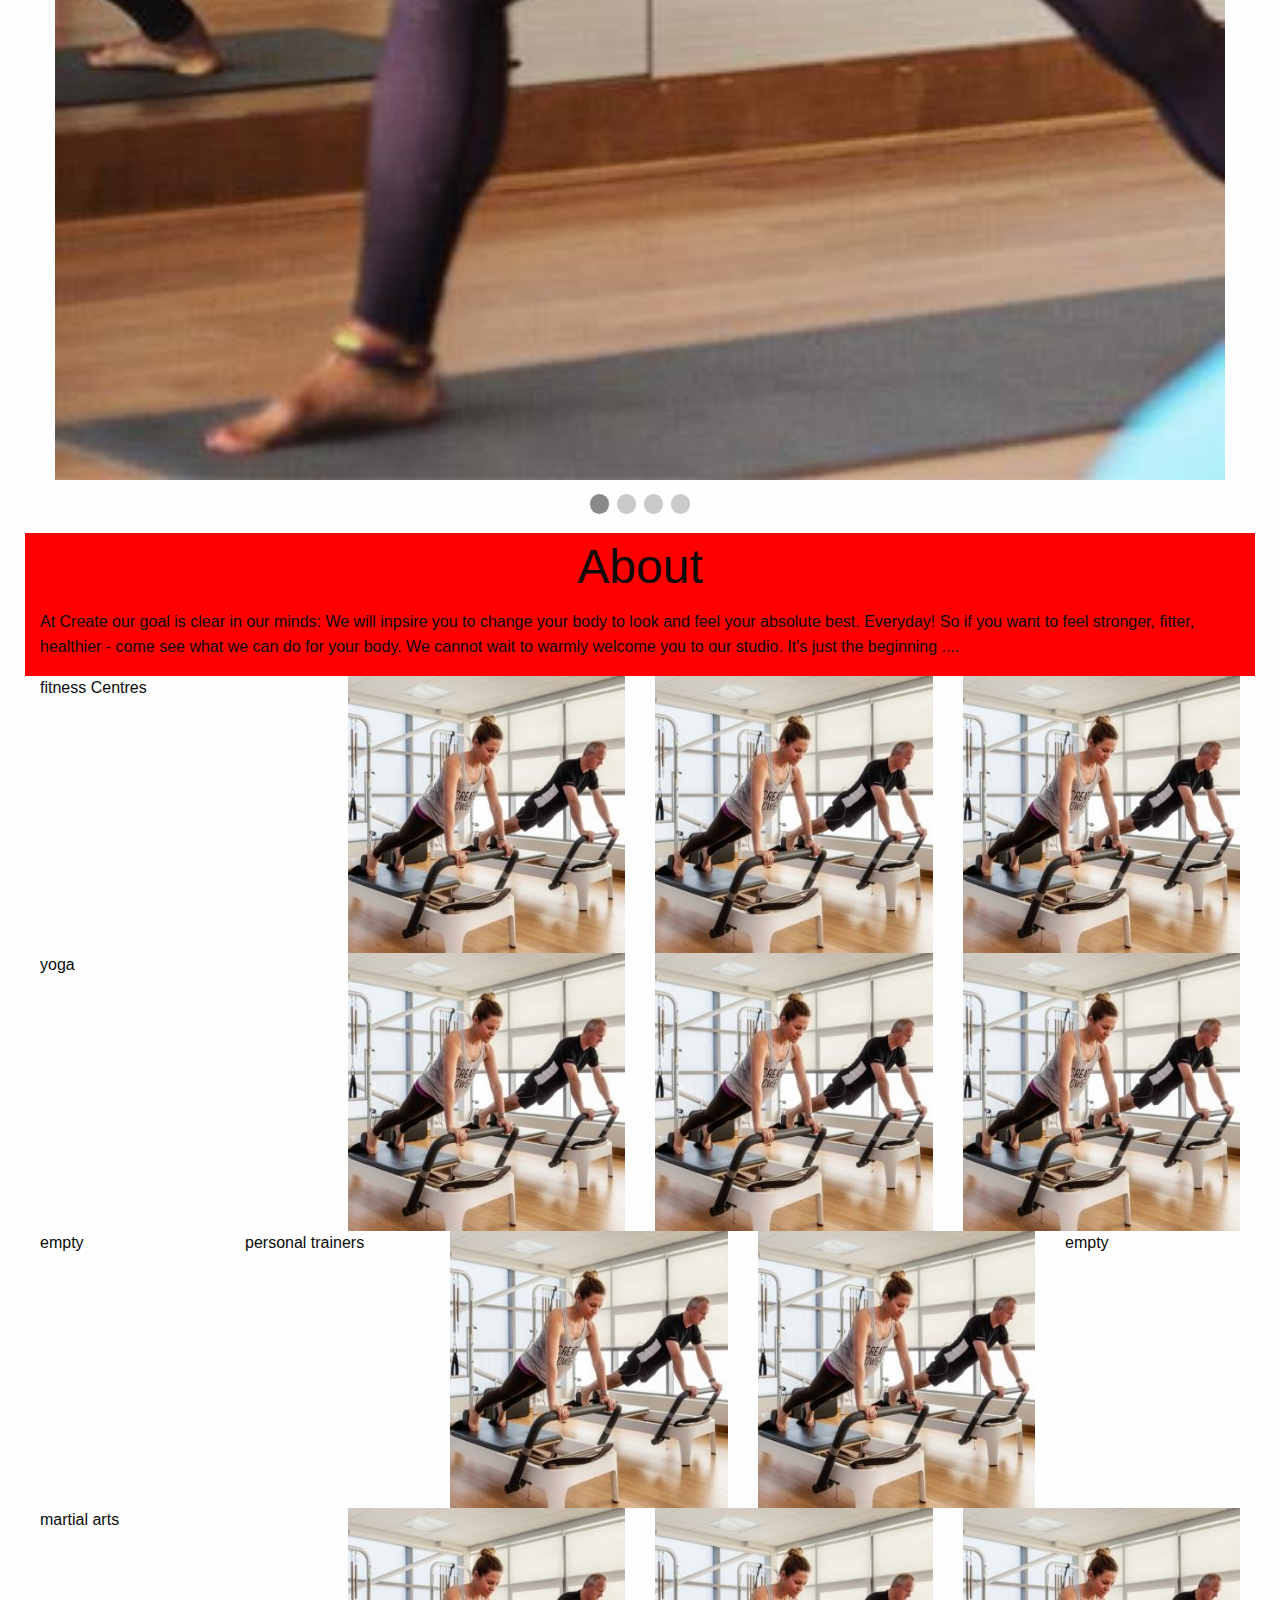
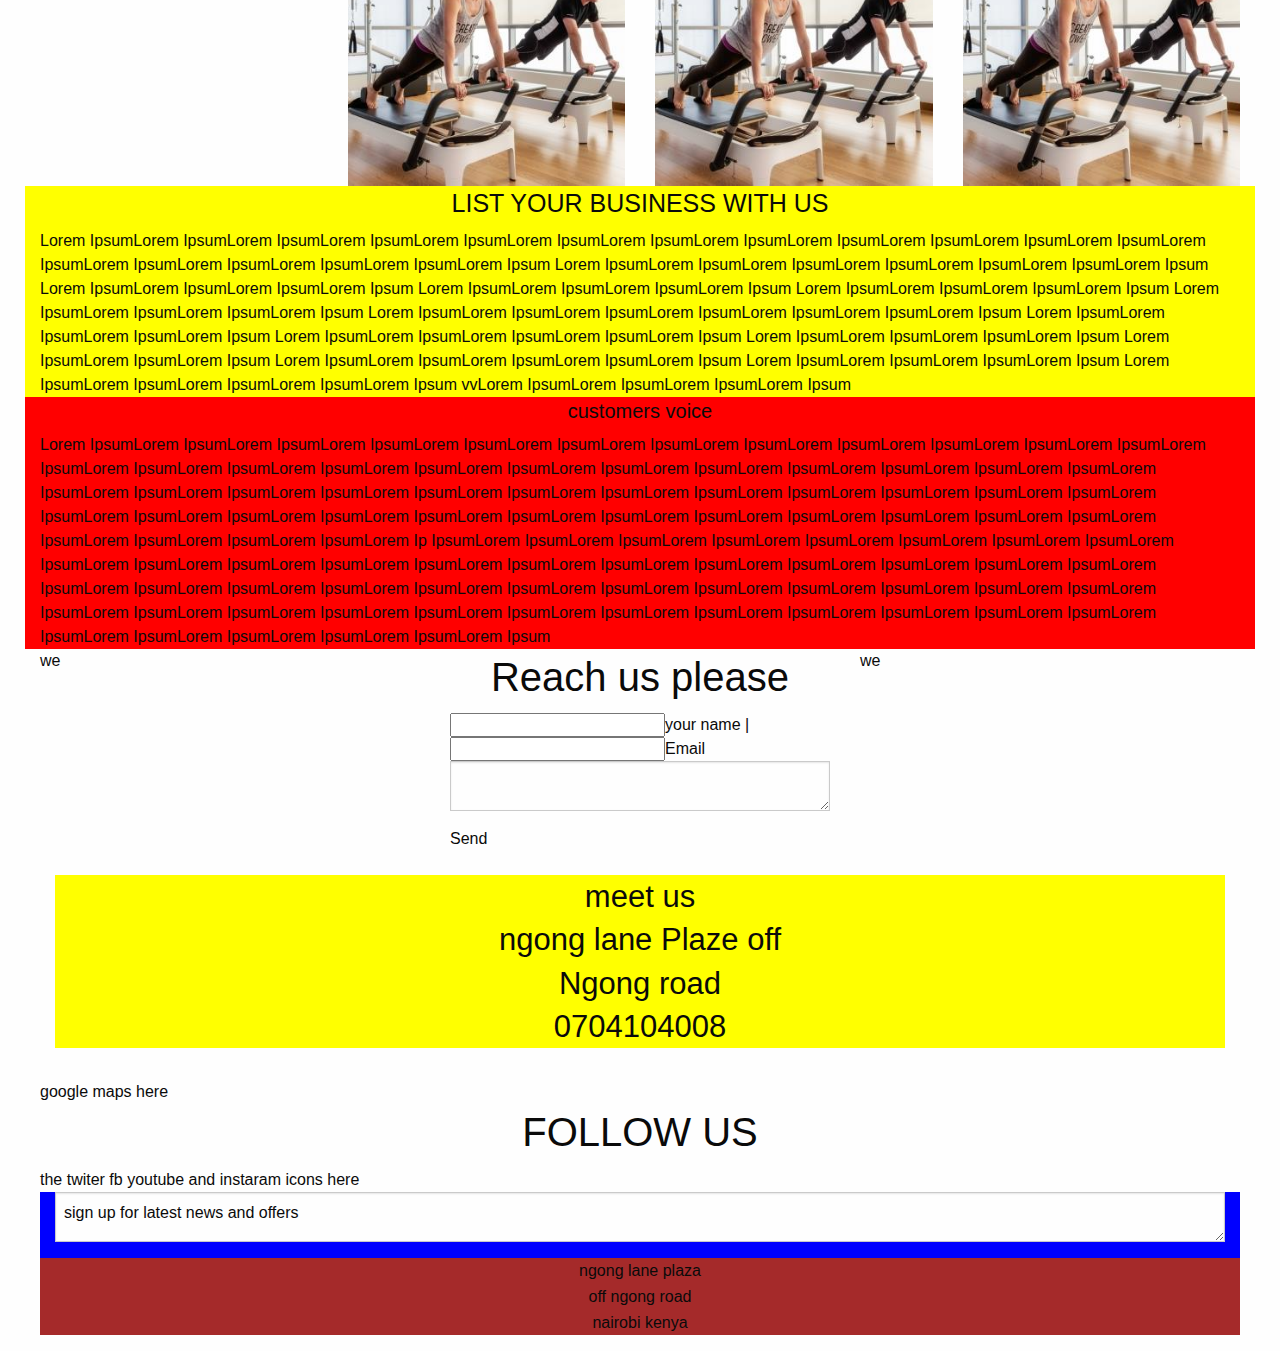
==== commit d28c86b5: "adding of the image slider" ====
--- a/index.html
+++ b/index.html
@@ -9,9 +9,37 @@
     <link rel="stylesheet" href="css/app.css">
   </head>
   <body>
+    <!--the slide show -->
     <div class="row">
 <div class="large-12 columns">
-  <img src="img/slide-1.jpg">
+  <div class="orbit" role="region" aria-label="Favorite Space Pictures" data-orbit>
+    <ul class="orbit-container">
+      <button class="orbit-previous"><span class="show-for-sr">Previous Slide</span>&#9664;&#xFE0E;</button>
+      <button class="orbit-next"><span class="show-for-sr">Next Slide</span>&#9654;&#xFE0E;</button>
+      <li class="is-active orbit-slide">
+        <img class="orbit-image" src="img/slide-1.jpg" alt="Space">
+      </li>
+      <li class="orbit-slide">
+        <img class="orbit-image" src="img/slide-2.jpg" alt="Space">
+      </li>
+      <li class="orbit-slide">
+        <img class="orbit-image" src="img/slide-3.jpg" alt="Space">
+      </li>
+      <li class="orbit-slide">
+        <img class="orbit-image" src="img/slide-4.jpg" alt="Space">
+      </li>
+    </ul>
+    <nav class="orbit-bullets">
+      <button class="is-active" data-slide="0"><span class="show-for-sr">First slide details.</span><span class="show-for-sr">Current Slide</span></button>
+      <button data-slide="1"><span class="show-for-sr">Second slide details.</span></button>
+      <button data-slide="2"><span class="show-for-sr">Third slide details.</span></button>
+      <button data-slide="3"><span class="show-for-sr">Fourth slide details.</span></button>
+    </nav>
+  </div>
+
+
+
+
     </div>
 
 
--- a/css/app.css
+++ b/css/app.css
@@ -50,3 +50,46 @@
   text-align: center;
   background-color: brown;
 }
+
+
+
+
+
+
+
+
+
+
+
+
+#fo{
+  border-style: solid;
+}
+.po{
+  float: right;
+}
+
+
+
+
+
+
+
+.lg{
+  color: red;
+  text-align: center;
+}
+
+
+.ligi{
+  font-size: 30px;
+}
+
+
+
+
+
+.ab{
+  text-align: center;
+  font-size:20px;
+}
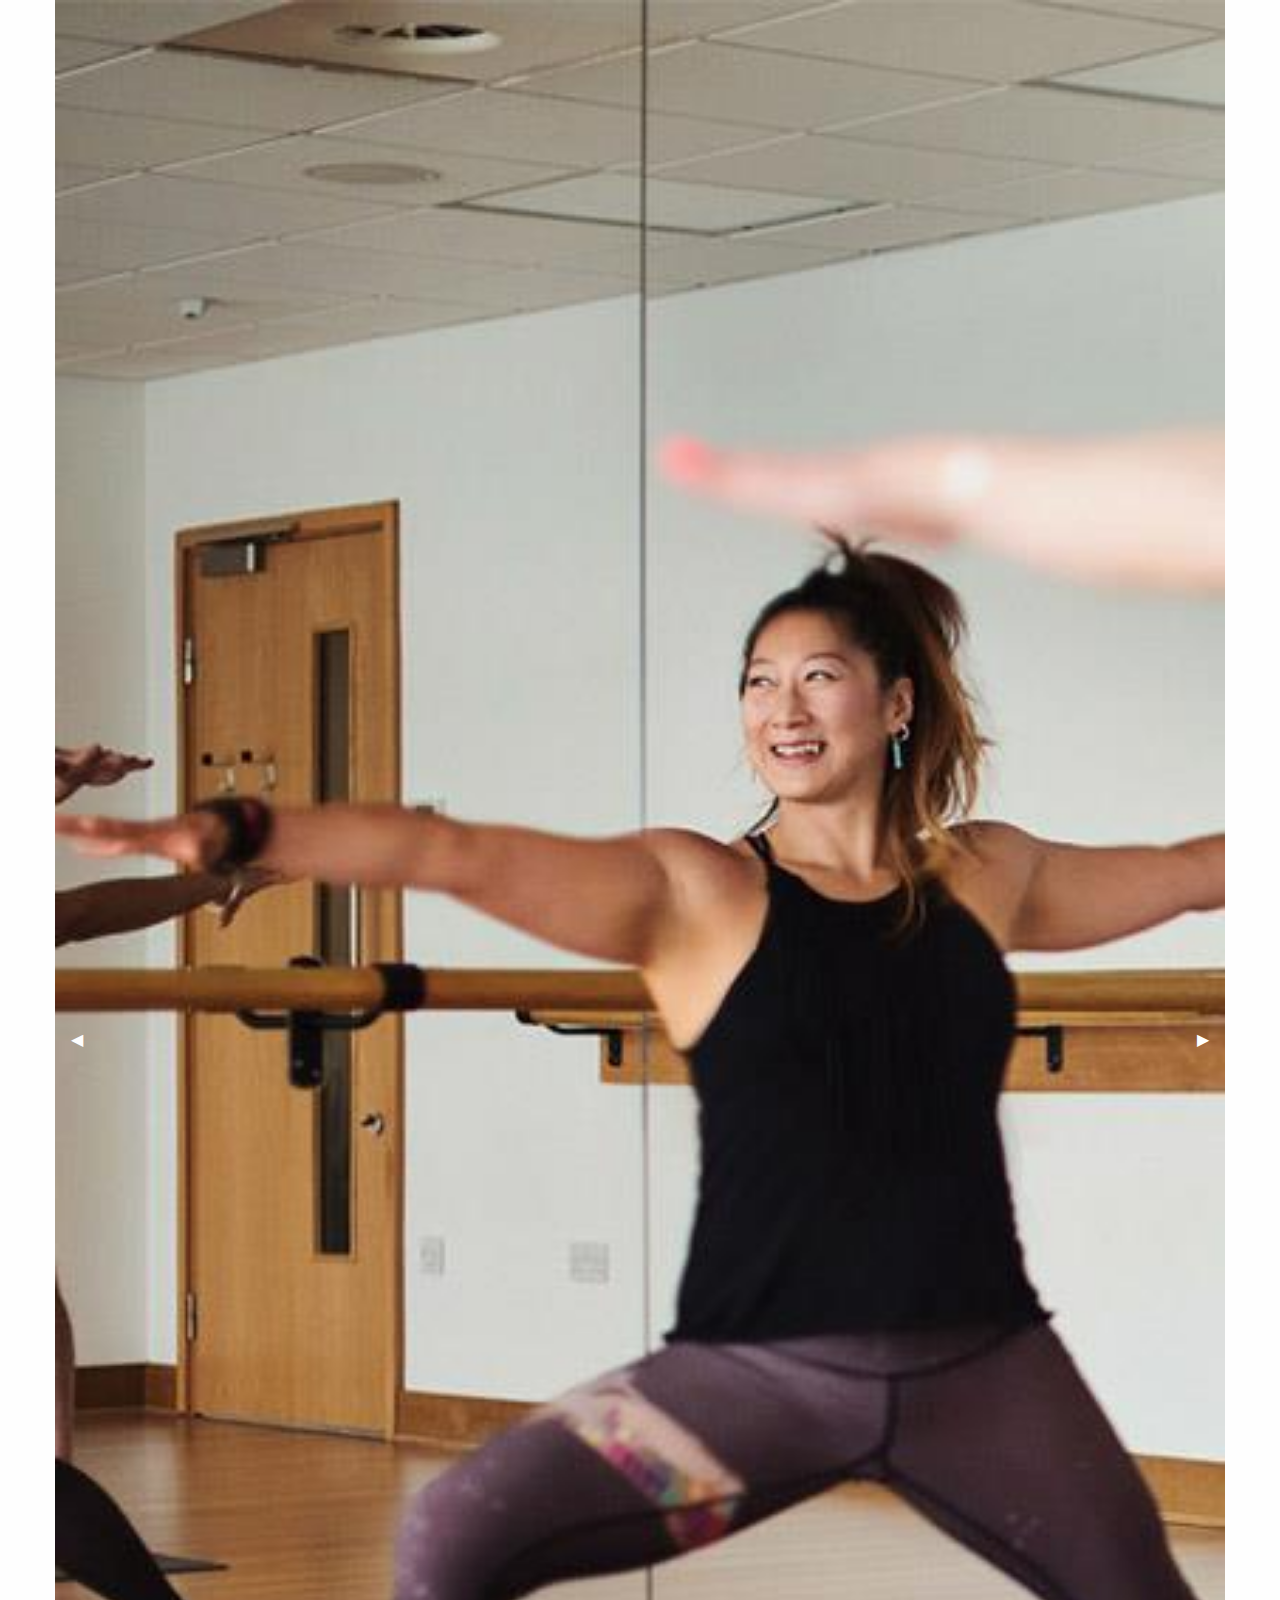
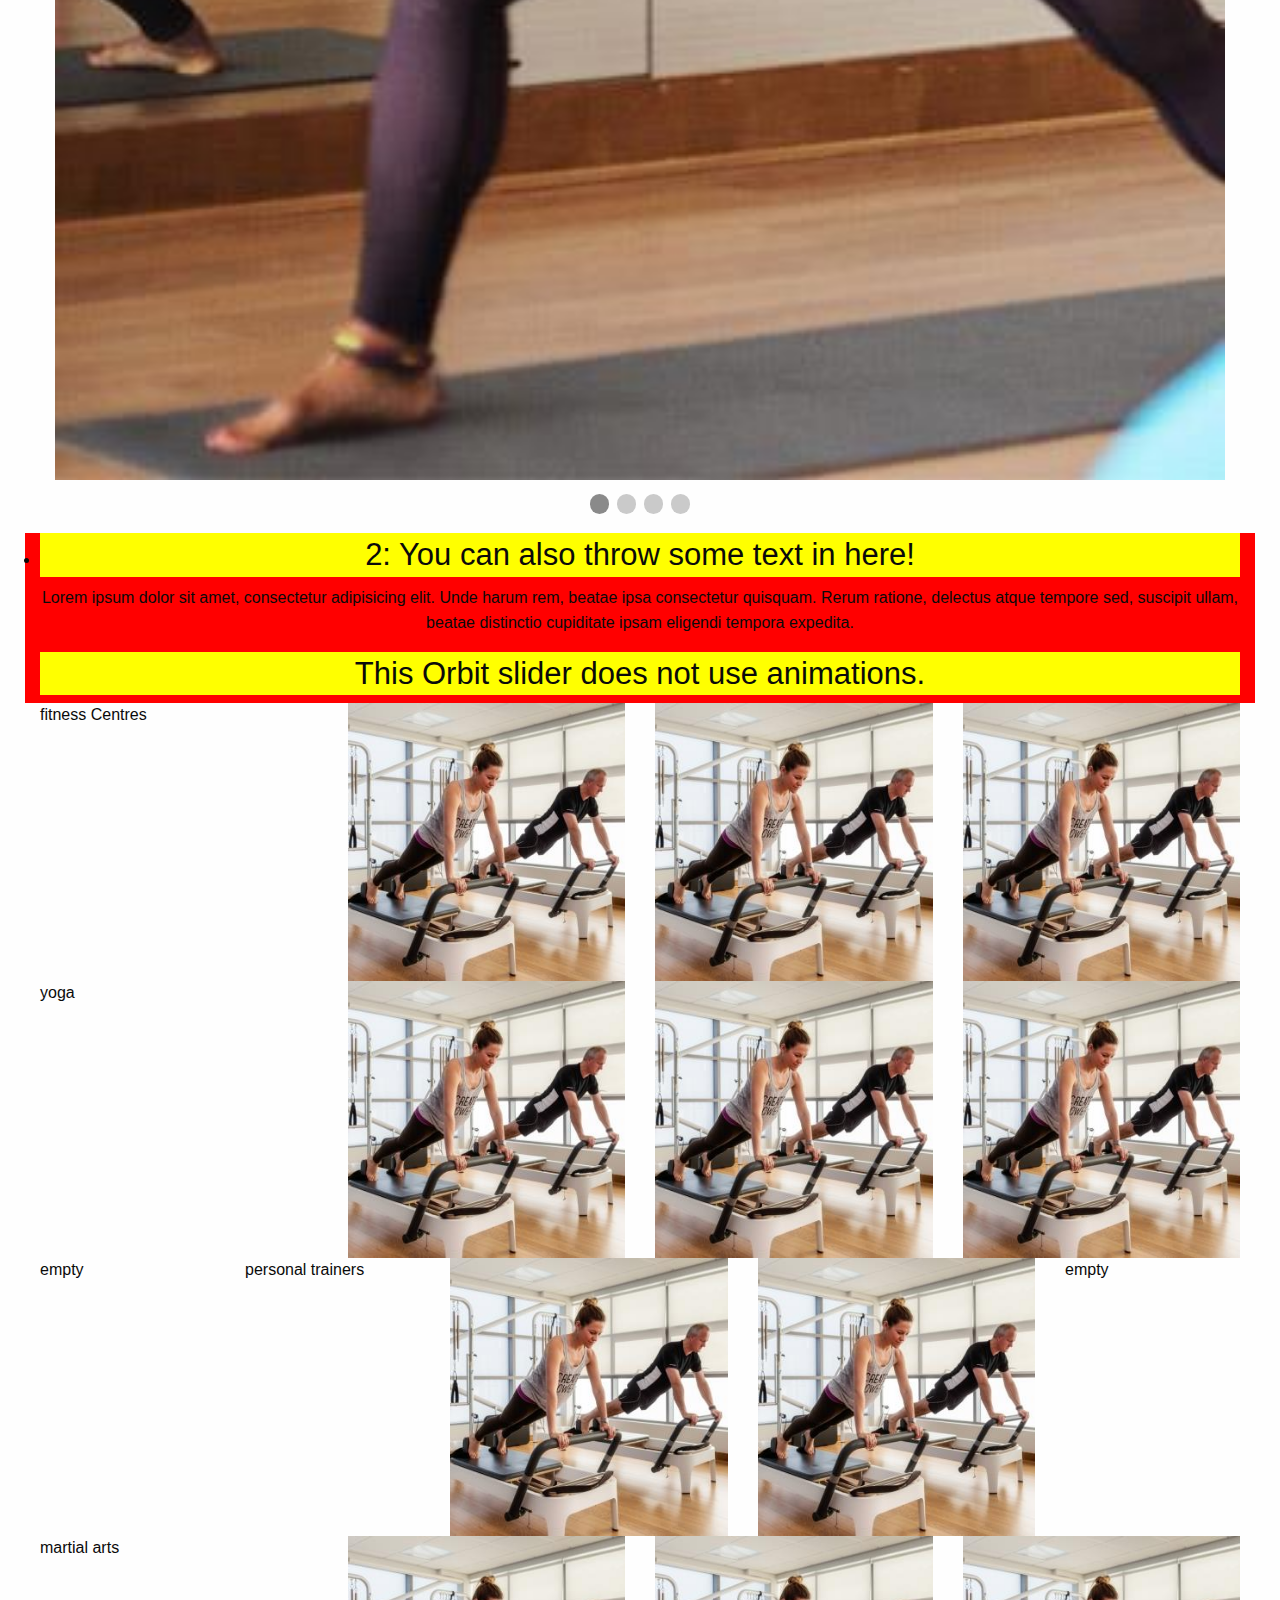
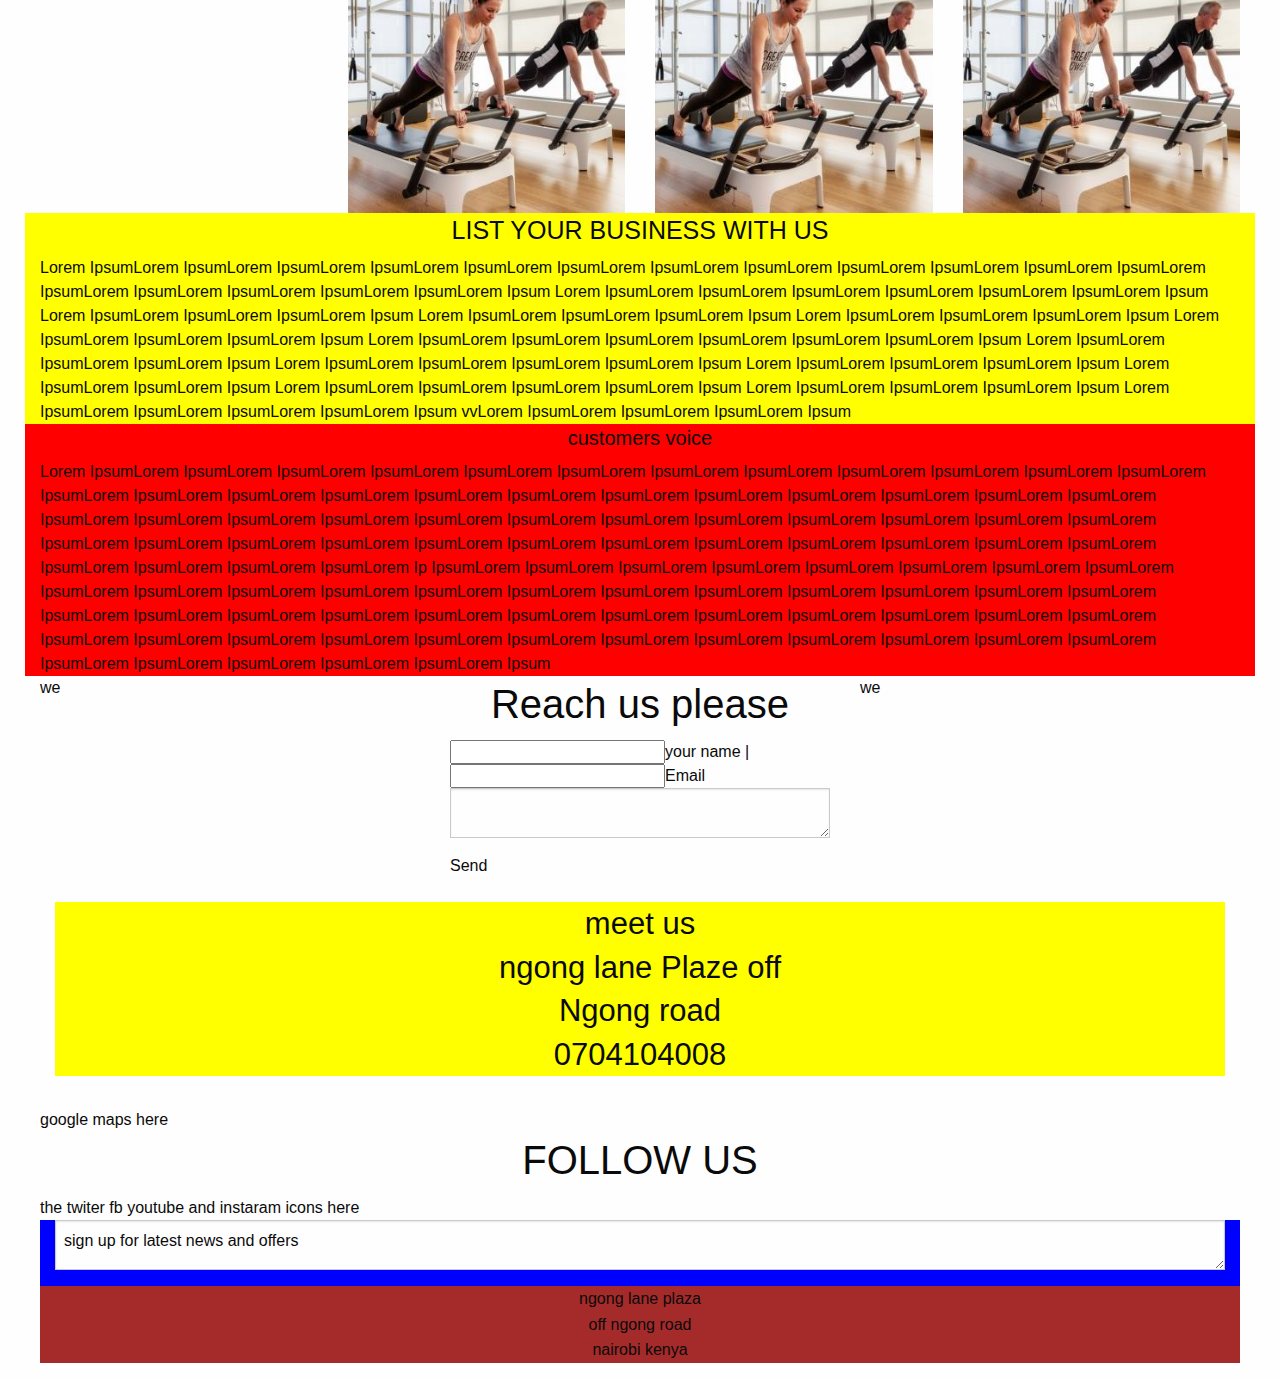
==== commit b33b579f: "adding of the changes to the slideshow" ====
--- a/index.html
+++ b/index.html
@@ -4,14 +4,14 @@
     <meta charset="utf-8">
     <meta http-equiv="x-ua-compatible" content="ie=edge">
     <meta name="viewport" content="width=device-width, initial-scale=1.0">
-    <title>Foundation</title>
+    <title>Fitness</title>
     <link rel="stylesheet" href="css/foundation.css">
     <link rel="stylesheet" href="css/app.css">
   </head>
   <body>
     <!--the slide show -->
     <div class="row">
-<div class="large-12 columns">
+<div class="large-12 columns" id="tro">
   <div class="orbit" role="region" aria-label="Favorite Space Pictures" data-orbit>
     <ul class="orbit-container">
       <button class="orbit-previous"><span class="show-for-sr">Previous Slide</span>&#9664;&#xFE0E;</button>
@@ -46,15 +46,13 @@
     <!--the abt section -->
 <div class="row">
 <div class="large-12 columns" id="ABOUT">
-<h1>About</h1>
-<p>At Create our goal is clear in our minds:
-
-We will inpsire you to change your body to look and feel your absolute best.  Everyday!
-
-So if you want to feel stronger, fitter, healthier - come see what we can do for your body.
-
-We cannot wait to warmly welcome you to our studio. It's just the beginning ....</p>
-
+  <li class="orbit-slide">
+    <div>
+      <h3 class="text-center">2: You can also throw some text in here!</h3>
+      <p class="text-center">Lorem ipsum dolor sit amet, consectetur adipisicing elit. Unde harum rem, beatae ipsa consectetur quisquam. Rerum ratione, delectus atque tempore sed, suscipit ullam, beatae distinctio cupiditate ipsam eligendi tempora expedita.</p>
+      <h3 class="text-center">This Orbit slider does not use animations.</h3>
+    </div>
+  </li>
 
 </div>
 </div>
--- a/css/app.css
+++ b/css/app.css
@@ -1,7 +1,3 @@
-img{
-  width: 100%;
-  height: auto;
-}
 
 h1{
   text-align: center;
@@ -93,3 +89,8 @@
   text-align: center;
   font-size:20px;
 }
+
+#tro{
+  width: 100%;
+  height: auto;
+}
